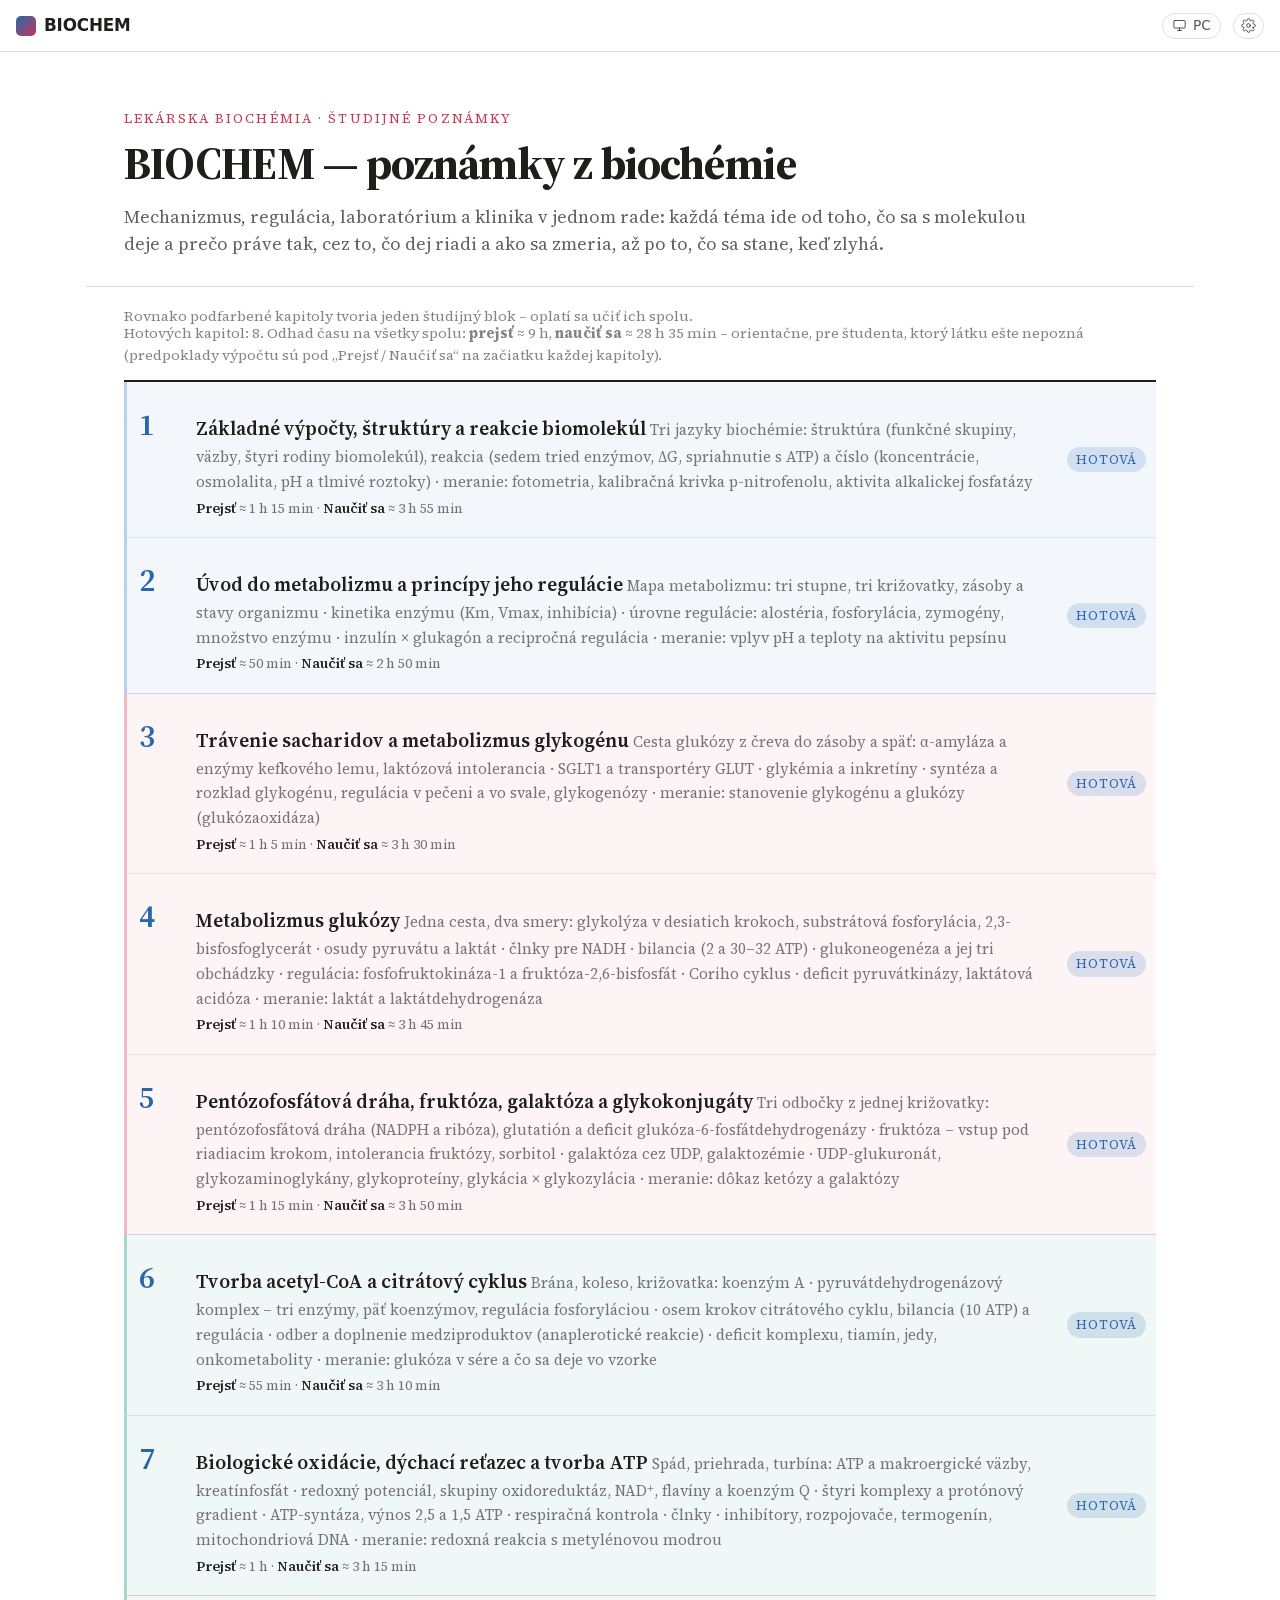
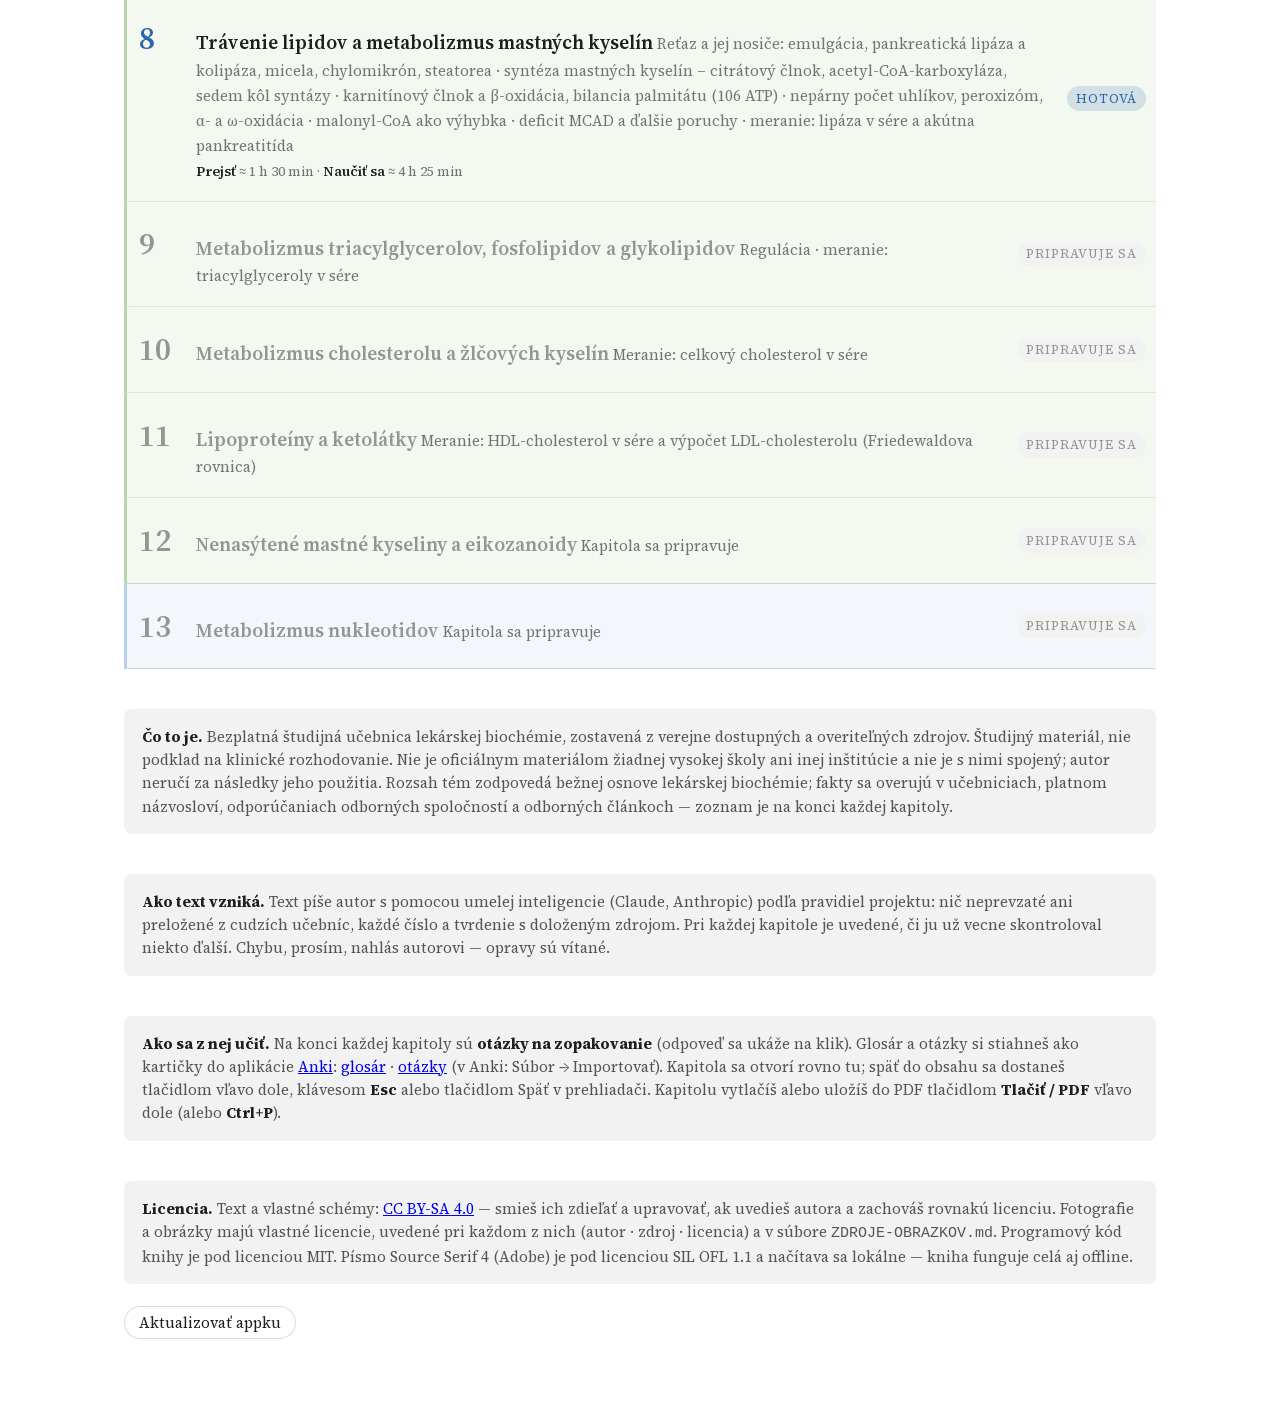
==== index.html @ d620e92a "Kniha - stav 2026-10-09 09:01" ====
<!DOCTYPE html>
<html lang="sk">
<head>
<meta charset="utf-8">
<meta name="viewport" content="width=device-width, initial-scale=1">
<title>BIOCHEM — poznámky z biochémie</title>
<script>/* F5 na otvorenej kapitole (#NN_…): čítač hneď bez prelínania a bez prebliknutia obsahu knihy */if(/^#\/?\d\d_/.test(location.hash)){document.documentElement.classList.add("rd-boot");setTimeout(function(){document.documentElement.classList.remove("rd-boot")},3000)}</script>
<script src="assets/js/view-early.js"></script>
<link rel="stylesheet" href="assets/fonts/fonts.css">
<link rel="stylesheet" href="assets/styles/site.css">
<link rel="stylesheet" href="assets/styles/view-toggle.css">
<style>
:root{
  --color-bg:#f3f2f2;--color-text:#201e1d;--color-accent:#0088b0;--color-accent-2:#d6006c;
  --color-divider:color-mix(in srgb,#201e1d 16%,transparent);
  --font-heading:"Source Serif 4",system-ui,serif;--font-body:"Source Serif 4",system-ui,serif;
}
*{box-sizing:border-box}
body{margin:0;background:#fff;color:var(--color-text);font-family:var(--font-body);line-height:1.55}
.cover{max-width:calc(900px*var(--z,1));margin:0 auto;padding:56px 24px 72px}
.cover-hero{margin:0 -0.4in;padding:0 0.4in 28px;border-bottom:1px solid var(--color-divider)}
.cover-eyebrow{font-size:calc(11px*var(--z,1));letter-spacing:.16em;text-transform:uppercase;color:var(--color-accent-2)}
.cover h1{font-family:var(--font-heading);font-size:calc(38px*var(--z,1));line-height:1.1;letter-spacing:-.02em;margin:10px 0 14px}
.cover .lede{font-size:calc(15px*var(--z,1));color:color-mix(in srgb,var(--color-text) 70%,transparent);max-width:52em;margin:0}
.toc-list{list-style:none;margin:28px 0 0;padding:0;border-top:2px solid var(--color-text)}
.toc-list li{border-bottom:1px solid var(--color-divider)}
.toc-list a{display:flex;align-items:baseline;gap:16px;padding:18px 10px 18px 4px;text-decoration:none;color:var(--color-text);
  transition:background .16s ease,padding-left .16s ease,padding-right .16s ease}
.toc-list a:hover{background:var(--color-bg);padding-left:10px;padding-right:4px}
.toc-list .num{font-family:var(--font-heading);font-size:calc(26px*var(--z,1));font-weight:600;color:var(--color-accent);min-width:1.3em}
.toc-list .meta{flex:1;min-width:0}
.toc-list .meta .t{font-size:calc(16px*var(--z,1));font-weight:600}
.toc-list .meta .s{font-size:calc(12.5px*var(--z,1));color:color-mix(in srgb,var(--color-text) 60%,transparent);margin-top:2px}
.toc-list .status{font-size:calc(10.5px*var(--z,1));letter-spacing:.08em;text-transform:uppercase;padding:3px 9px;border-radius:20px;flex:none;align-self:center}
.status.done{background:color-mix(in srgb,var(--color-accent) 16%,transparent);color:var(--color-accent)}
.status.todo{background:var(--color-bg);color:color-mix(in srgb,var(--color-text) 45%,transparent)}
.toc-list li.disabled .num,.toc-list li.disabled .t{color:color-mix(in srgb,var(--color-text) 45%,transparent)}
.toc-list li.disabled a{cursor:default;pointer-events:none}
/* študijné bloky: kapitoly, ktoré sa učia spolu, majú rovnaké jemné podfarbenie a pásik vľavo;
   štyri tóny sa striedajú, aby sa susedné bloky odlíšili (oranžová ostáva vyhradená pre „Pozor“) */
.toc-list li.blok-a{--blok:#f3f7fc;--blok-kraj:var(--color-accent-300)}
.toc-list li.blok-b{--blok:#fdf4f6;--blok-kraj:var(--color-accent-2-300)}
.toc-list li.blok-c{--blok:#f0f8f7;--blok-kraj:#a6d6d0}
.toc-list li.blok-d{--blok:#f3f8f1;--blok-kraj:#b7d5b0}
.toc-list li[class*="blok-"]{background:var(--blok);border-left:3px solid var(--blok-kraj)}
.toc-list li[class*="blok-"] a{padding-left:12px}
.toc-list li[class*="blok-"] a:hover{background:color-mix(in srgb,var(--blok-kraj) 26%,var(--blok));padding-left:18px}
.toc-list li.blok-spolu{border-bottom-color:color-mix(in srgb,var(--blok-kraj) 45%,transparent)}
.toc-list .meta .cas-l{display:block;margin-top:4px;font-size:calc(11.5px*var(--z,1));color:color-mix(in srgb,var(--color-text) 62%,transparent)}
.toc-list .meta .cas-l b{font-weight:600;color:var(--color-text)}
.toc-note.cas-sum{margin:8px 0 -14px}
.toc-note{margin:18px 0 -14px;font-size:calc(12px*var(--z,1));color:color-mix(in srgb,var(--color-text) 55%,transparent)}
@media print{.toc-list li[class*="blok-"]{background:none}}
.about{margin-top:40px;padding:16px 18px;background:var(--color-bg);border-radius:8px;font-size:calc(12.5px*var(--z,1));color:color-mix(in srgb,var(--color-text) 75%,transparent)}
.about b{color:var(--color-text)}
/* vynútená aktualizácia offline appky (assets/js/pwa.js); skryté, kým nebeží service worker (napr. z file://) */
.app-update{display:flex;flex-wrap:wrap;align-items:center;gap:8px 14px;margin-top:22px;font-size:calc(12.5px*var(--z,1));
  color:color-mix(in srgb,var(--color-text) 60%,transparent)}
.app-update[hidden]{display:none}
.app-update button{padding:8px 14px;border-radius:20px;border:1px solid var(--color-divider);background:#fff;
  color:var(--color-text);font:inherit;line-height:1;cursor:pointer;transition:background .15s ease,border-color .15s ease}
.app-update button:hover{background:var(--color-bg);border-color:var(--color-accent)}
.app-update button:disabled{opacity:.55;cursor:default}
@media print{.app-update{display:none}}
/* inštalácia offline appky (assets/js/pwa.js): tlačidlo vpravo na lište; skryté, kým prehliadač inštaláciu
   neponúkne, a v už nainštalovanej appke */
.app-install{display:inline-flex;align-items:center;gap:6px;flex:none;padding:7px 12px;border-radius:20px;
  border:1px solid var(--color-accent);background:var(--color-accent);color:#fff;font:inherit;font-size:calc(12.5px*var(--z,1));
  line-height:1;white-space:nowrap;cursor:pointer;transition:background .15s ease,border-color .15s ease}
.app-install:hover{background:color-mix(in srgb,var(--color-accent) 86%,#000);border-color:color-mix(in srgb,var(--color-accent) 86%,#000)}
.app-install svg{width:14px;height:14px;flex:none;fill:none;stroke:currentColor;stroke-width:1.8;stroke-linecap:round;stroke-linejoin:round}
.app-install-tip{position:absolute;top:calc(100% + 6px);right:12px;width:max-content;max-width:min(270px,calc(100vw - 24px));
  padding:10px 12px;border:1px solid var(--color-divider);border-radius:8px;background:#fff;box-shadow:0 3px 14px rgba(0,0,0,.14);
  font-size:calc(12.5px*var(--z,1));line-height:1.4;color:var(--color-text)}
.app-install[hidden],.app-install-tip[hidden]{display:none}
/* presah hlavičky do strán (0,4 in) sa zmestí až od ≈ 1110 px (šírka .cover rastie s mierkou písma --z); na užšom okne smie siahať najviac po okraj .cover,
   inak je stránka širšia než displej a na tablete sa posúva do strán – aj s kapitolou otvorenou v ráme */
@media(max-width:1120px){.cover-hero{margin:0 -24px;padding:0 24px 28px}}
@media(max-width:820px){.cover-hero{margin:0 -16px;padding:0 16px 22px}}
@media(max-width:600px){.cover h1{font-size:calc(28px*var(--z,1))}.cover{padding:36px 18px 56px}}
@media print{.cover-hero{margin:0;padding:0 0 20px}}

/* ══ bezšvové otvorenie kapitoly ══════════════════════════════════════
   Kapitola sa načíta do rámu preloženého cez lobby a prelne sa doň —
   žiadne bliknutie bielej stránky ako pri bežnom odkaze. Odkazy zostávajú
   skutočné <a href>, takže Ctrl/stredný klik aj vypnutý JS fungujú
   klasicky. Adresu drží #hash (nie pushState), aby to fungovalo aj z
   file:// bez servera. */
#lobby{transition:opacity .26s ease}
body.reading{overflow:hidden}
/* lobby sa len stratí, nezväčšuje sa: zväčšené (scale > 1) presahovalo okno, dotykový prehliadač podľa neho
   rozšíril stránku aj rám s kapitolou a tá sa potom dala posúvať do strán */
body.reading #lobby{opacity:0}

.reader{
  position:fixed;inset:0;z-index:80;background:#fff;
  opacity:0;transform:scale(.988);visibility:hidden;pointer-events:none;
  transition:opacity .26s ease,transform .26s ease,visibility 0s linear .26s;
}
.reader.open{opacity:1;transform:none;visibility:visible;pointer-events:auto;transition-delay:0s}
html.rd-boot #lobby{visibility:hidden}
html.rd-boot .reader{opacity:1;transform:none;visibility:visible;pointer-events:auto;transition:none}
.reader iframe{position:absolute;inset:0;display:block;width:100%;height:100%;border:0;background:#fff}
/* prepnutie kapitoly: nový rám sa načíta pod starým a ukáže sa, až keď je pripravený */
.reader iframe.rd-next{opacity:0;pointer-events:none}
.reader iframe.rd-show{opacity:1;pointer-events:auto}
.reader iframe.rd-back{opacity:1;pointer-events:auto;animation:rd-back .35s cubic-bezier(.2,.7,.2,1)}
@keyframes rd-back{from{opacity:0;transform:translateX(-32px)}to{opacity:1;transform:none}}
@media (prefers-reduced-motion:reduce){.reader iframe.rd-back{animation:none}}

/* neurčitý prúžok, kým sa kapitola načíta */
.reader-load{position:absolute;left:0;right:0;top:0;height:3px;overflow:hidden;opacity:0;transition:opacity .2s ease;pointer-events:none}
.reader-load.on{opacity:1}
.reader-load i{position:absolute;inset:0 auto 0 0;width:40%;
  background:linear-gradient(90deg,var(--color-accent),var(--color-accent-2));
  animation:reader-slide 1.1s ease-in-out infinite}
@keyframes reader-slide{0%{left:-40%}100%{left:100%}}

/* plávajúce ovládanie — vľavo dole, mimo hlavičky aj ukazovateľa postupu */
.reader-ctl{
  position:absolute;left:14px;bottom:14px;z-index:2;display:flex;gap:6px;
  font-family:var(--site-font,system-ui,sans-serif);
}
.reader-ctl button,.reader-ctl a{
  display:inline-flex;align-items:center;gap:6px;
  padding:7px 12px;border-radius:20px;border:1px solid var(--color-divider);
  background:color-mix(in srgb,#fff 92%,transparent);
  -webkit-backdrop-filter:blur(8px);backdrop-filter:blur(8px);
  color:var(--color-text);font:inherit;font-size:calc(12.5px*var(--z,1));line-height:1;
  text-decoration:none;cursor:pointer;box-shadow:0 3px 14px rgba(0,0,0,.14);
  transition:background .15s ease,border-color .15s ease;
}
.reader-ctl button:hover,.reader-ctl a:hover{background:#fff;border-color:var(--color-accent)}
.reader-ctl .hint{opacity:.55;font-size:calc(11px*var(--z,1))}
@media(max-width:600px){.reader-ctl .hint,.reader-ctl a{display:none}}

@media (prefers-reduced-motion:reduce){
  #lobby,.reader{transition:none}
  .reader-load i{animation:none;width:100%}
  .toc-list a{transition:none}
}
/* pri tlači z lobby nikdy netlačíme prekryv */
@media print{.reader{display:none!important}body.reading #lobby{opacity:1;transform:none}}
/* tlač z menu prehliadača počas čítania kapitoly: rám sa vytlačiť nedá,
   tak namiesto obsahu knihy vytlačíme pokyn (Ctrl+P a tlačidlo tlačia kapitolu) */
.print-hint{display:none}
@media print{
  body.reading #lobby{display:none!important}
  body.reading .print-hint{display:block;font-family:var(--font-body);font-size:14pt;line-height:1.5;padding:2cm 1cm}
}
@media print{.site-header{display:none}}
</style>
<link rel="stylesheet" href="assets/styles/palette.css">
<link rel="manifest" href="manifest.json">
<meta name="theme-color" content="#2a66ab">
<link rel="icon" href="assets/img/icon-32.png">
<link rel="apple-touch-icon" href="assets/img/icon-180.png">
<meta name="apple-mobile-web-app-capable" content="yes">
<meta name="apple-mobile-web-app-title" content="BIOCHEM">
<script src="assets/js/pwa.js" defer></script>
</head>
<body>

<div id="lobby">
  <header class="site-header">
    <a class="brand" href="index.html"><span class="mark" aria-hidden="true"></span>BIOCHEM</a>
    <span class="spacer"></span>
    <button type="button" class="app-install" id="appInstall" aria-controls="appInstallTip" hidden><svg viewBox="0 0 16 16" aria-hidden="true"><path d="M8 2v8M4.5 6.5 8 10l3.5-3.5M2.5 13.5h11"/></svg>Stiahnuť appku</button>
    <div class="app-install-tip" id="appInstallTip" role="status" hidden>Ťukni na <b>Zdieľať</b> (štvorec so šípkou nahor) a vyber <b>Pridať na plochu</b>. Appka potom funguje aj bez internetu.</div>
  </header>

  <div class="cover">
    <div class="cover-hero">
      <div class="cover-eyebrow">Lekárska biochémia · študijné poznámky</div>
      <h1>BIOCHEM — poznámky z biochémie</h1>
      <p class="lede">Mechanizmus, regulácia, laboratórium a klinika v jednom rade: každá téma ide od toho, čo sa s molekulou deje a prečo práve tak, cez to, čo dej riadi a ako sa zmeria, až po to, čo sa stane, keď zlyhá.</p>
    </div>

    <p class="toc-note">Rovnako podfarbené kapitoly tvoria jeden študijný blok – oplatí sa učiť ich spolu.</p>
    <p class="toc-note cas-sum"><!--casum-->Hotových kapitol: 8. Odhad času na všetky spolu: <b>prejsť</b> ≈ 9 h, <b>naučiť sa</b> ≈ 28 h 35 min – orientačne, pre študenta, ktorý látku ešte nepozná (predpoklady výpočtu sú pod „Prejsť / Naučiť sa“ na začiatku každej kapitoly).<!--/casum--></p>
    <ul class="toc-list">
      <!-- Plánované kapitoly (CLAUDE.md §8). Po dopísaní kapitoly: odstráň class="disabled" (triedu blok-… nechaj),
           doplň href="chapters/NN_nazov.html", rozpíš kartu podľa vzoru nižšie a zmeň status na done.
      <li class="blok-a blok-spolu">
        <a href="chapters/NN_nazov.html">
          <span class="num">N</span>
          <span class="meta">
            <span class="t">Názov kapitoly</span>
            <span class="s">Téma · téma · téma</span>
          </span>
          <span class="status done">Hotová</span>
        </a>
      </li>
      -->
      <!-- Študijné bloky: kapitoly, ktoré sa učia spolu, majú rovnakú triedu blok-a … blok-d (jemné podfarbenie);
           susedné bloky majú rôznu farbu. Kapitola, za ktorou nasleduje ďalšia z toho istého bloku, má aj blok-spolu. -->
      <li class="blok-a blok-spolu"><a href="chapters/01_zaklady_biomolekuly.html"><span class="num">1</span><span class="meta"><span class="t">Základné výpočty, štruktúry a reakcie biomolekúl</span> <span class="s">Tri jazyky biochémie: štruktúra (funkčné skupiny, väzby, štyri rodiny biomolekúl), reakcia (sedem tried enzýmov, ΔG, spriahnutie s ATP) a číslo (koncentrácie, osmolalita, pH a tlmivé roztoky) · meranie: fotometria, kalibračná krivka p-nitrofenolu, aktivita alkalickej fosfatázy</span><!--cas--><span class="cas-l"><b>Prejsť</b> ≈ 1 h 15 min · <b>Naučiť sa</b> ≈ 3 h 55 min</span><!--/cas--></span><span class="status done">Hotová</span></a></li>
      <li class="blok-a"><a href="chapters/02_uvod_regulacia_metabolizmu.html"><span class="num">2</span><span class="meta"><span class="t">Úvod do metabolizmu a princípy jeho regulácie</span> <span class="s">Mapa metabolizmu: tri stupne, tri križovatky, zásoby a stavy organizmu · kinetika enzýmu (Km, Vmax, inhibícia) · úrovne regulácie: alostéria, fosforylácia, zymogény, množstvo enzýmu · inzulín × glukagón a recipročná regulácia · meranie: vplyv pH a teploty na aktivitu pepsínu</span><!--cas--><span class="cas-l"><b>Prejsť</b> ≈ 50 min · <b>Naučiť sa</b> ≈ 2 h 50 min</span><!--/cas--></span><span class="status done">Hotová</span></a></li>
      <li class="blok-b blok-spolu"><a href="chapters/03_sacharidy_glykogen.html"><span class="num">3</span><span class="meta"><span class="t">Trávenie sacharidov a metabolizmus glykogénu</span> <span class="s">Cesta glukózy z čreva do zásoby a späť: α-amyláza a enzýmy kefkového lemu, laktózová intolerancia · SGLT1 a transportéry GLUT · glykémia a inkretíny · syntéza a rozklad glykogénu, regulácia v pečeni a vo svale, glykogenózy · meranie: stanovenie glykogénu a glukózy (glukózaoxidáza)</span><!--cas--><span class="cas-l"><b>Prejsť</b> ≈ 1 h 5 min · <b>Naučiť sa</b> ≈ 3 h 30 min</span><!--/cas--></span><span class="status done">Hotová</span></a></li>
      <li class="blok-b blok-spolu"><a href="chapters/04_metabolizmus_glukozy.html"><span class="num">4</span><span class="meta"><span class="t">Metabolizmus glukózy</span> <span class="s">Jedna cesta, dva smery: glykolýza v desiatich krokoch, substrátová fosforylácia, 2,3-bisfosfoglycerát · osudy pyruvátu a laktát · člnky pre NADH · bilancia (2 a 30–32 ATP) · glukoneogenéza a jej tri obchádzky · regulácia: fosfofruktokináza-1 a fruktóza-2,6-bisfosfát · Coriho cyklus · deficit pyruvátkinázy, laktátová acidóza · meranie: laktát a laktátdehydrogenáza</span><!--cas--><span class="cas-l"><b>Prejsť</b> ≈ 1 h 10 min · <b>Naučiť sa</b> ≈ 3 h 45 min</span><!--/cas--></span><span class="status done">Hotová</span></a></li>
      <li class="blok-b"><a href="chapters/05_pentozy_fruktoza_galaktoza.html"><span class="num">5</span><span class="meta"><span class="t">Pentózofosfátová dráha, fruktóza, galaktóza a glykokonjugáty</span> <span class="s">Tri odbočky z jednej križovatky: pentózofosfátová dráha (NADPH a ribóza), glutatión a deficit glukóza-6-fosfátdehydrogenázy · fruktóza – vstup pod riadiacim krokom, intolerancia fruktózy, sorbitol · galaktóza cez UDP, galaktozémie · UDP-glukuronát, glykozaminoglykány, glykoproteíny, glykácia × glykozylácia · meranie: dôkaz ketózy a galaktózy</span><!--cas--><span class="cas-l"><b>Prejsť</b> ≈ 1 h 15 min · <b>Naučiť sa</b> ≈ 3 h 50 min</span><!--/cas--></span><span class="status done">Hotová</span></a></li>
      <li class="blok-c blok-spolu"><a href="chapters/06_acetyl_coa_citratovy_cyklus.html"><span class="num">6</span><span class="meta"><span class="t">Tvorba acetyl-CoA a citrátový cyklus</span> <span class="s">Brána, koleso, križovatka: koenzým A · pyruvátdehydrogenázový komplex – tri enzýmy, päť koenzýmov, regulácia fosforyláciou · osem krokov citrátového cyklu, bilancia (10 ATP) a regulácia · odber a doplnenie medziproduktov (anaplerotické reakcie) · deficit komplexu, tiamín, jedy, onkometabolity · meranie: glukóza v sére a čo sa deje vo vzorke</span><!--cas--><span class="cas-l"><b>Prejsť</b> ≈ 55 min · <b>Naučiť sa</b> ≈ 3 h 10 min</span><!--/cas--></span><span class="status done">Hotová</span></a></li>
      <li class="blok-c"><a href="chapters/07_biologicke_oxidacie.html"><span class="num">7</span><span class="meta"><span class="t">Biologické oxidácie, dýchací reťazec a tvorba ATP</span> <span class="s">Spád, priehrada, turbína: ATP a makroergické väzby, kreatínfosfát · redoxný potenciál, skupiny oxidoreduktáz, NAD⁺, flavíny a koenzým Q · štyri komplexy a protónový gradient · ATP-syntáza, výnos 2,5 a 1,5 ATP · respiračná kontrola · člnky · inhibítory, rozpojovače, termogenín, mitochondriová DNA · meranie: redoxná reakcia s metylénovou modrou</span><!--cas--><span class="cas-l"><b>Prejsť</b> ≈ 1 h · <b>Naučiť sa</b> ≈ 3 h 15 min</span><!--/cas--></span><span class="status done">Hotová</span></a></li>
      <li class="blok-d blok-spolu"><a href="chapters/08_lipidy_mastne_kyseliny.html"><span class="num">8</span><span class="meta"><span class="t">Trávenie lipidov a metabolizmus mastných kyselín</span> <span class="s">Reťaz a jej nosiče: emulgácia, pankreatická lipáza a kolipáza, micela, chylomikrón, steatorea · syntéza mastných kyselín – citrátový člnok, acetyl-CoA-karboxyláza, sedem kôl syntázy · karnitínový člnok a β-oxidácia, bilancia palmitátu (106 ATP) · nepárny počet uhlíkov, peroxizóm, α- a ω-oxidácia · malonyl-CoA ako výhybka · deficit MCAD a ďalšie poruchy · meranie: lipáza v sére a akútna pankreatitída</span><!--cas--><span class="cas-l"><b>Prejsť</b> ≈ 1 h 30 min · <b>Naučiť sa</b> ≈ 4 h 25 min</span><!--/cas--></span><span class="status done">Hotová</span></a></li>
      <li class="disabled blok-d blok-spolu"><a><span class="num">9</span><span class="meta"><span class="t">Metabolizmus triacylglycerolov, fosfolipidov a glykolipidov</span> <span class="s">Regulácia · meranie: triacylglyceroly v sére</span></span><span class="status todo">Pripravuje sa</span></a></li>
      <li class="disabled blok-d blok-spolu"><a><span class="num">10</span><span class="meta"><span class="t">Metabolizmus cholesterolu a žlčových kyselín</span> <span class="s">Meranie: celkový cholesterol v sére</span></span><span class="status todo">Pripravuje sa</span></a></li>
      <li class="disabled blok-d blok-spolu"><a><span class="num">11</span><span class="meta"><span class="t">Lipoproteíny a ketolátky</span> <span class="s">Meranie: HDL-cholesterol v sére a výpočet LDL-cholesterolu (Friedewaldova rovnica)</span></span><span class="status todo">Pripravuje sa</span></a></li>
      <li class="disabled blok-d"><a><span class="num">12</span><span class="meta"><span class="t">Nenasýtené mastné kyseliny a eikozanoidy</span> <span class="s">Kapitola sa pripravuje</span></span><span class="status todo">Pripravuje sa</span></a></li>
      <li class="disabled blok-a"><a><span class="num">13</span><span class="meta"><span class="t">Metabolizmus nukleotidov</span> <span class="s">Kapitola sa pripravuje</span></span><span class="status todo">Pripravuje sa</span></a></li>
    </ul>

    <p class="about"><b>Čo to je.</b> Bezplatná študijná učebnica lekárskej biochémie, zostavená z verejne dostupných a overiteľných zdrojov. Študijný materiál, nie podklad na klinické rozhodovanie. Nie je oficiálnym materiálom žiadnej vysokej školy ani inej inštitúcie a nie je s nimi spojený; autor neručí za následky jeho použitia. Rozsah tém zodpovedá bežnej osnove lekárskej biochémie; fakty sa overujú v učebniciach, platnom názvosloví, odporúčaniach odborných spoločností a odborných článkoch — zoznam je na konci každej kapitoly.</p>
    <p class="about"><b>Ako text vzniká.</b> Text píše autor s pomocou umelej inteligencie (Claude, Anthropic) podľa pravidiel projektu: nič neprevzaté ani preložené z cudzích učebníc, každé číslo a tvrdenie s doloženým zdrojom. Pri každej kapitole je uvedené, či ju už vecne skontroloval niekto ďalší. Chybu, prosím, nahlás autorovi — opravy sú vítané.</p>
    <p class="about"><b>Ako sa z nej učiť.</b> Na konci každej kapitoly sú <b>otázky na zopakovanie</b> (odpoveď sa ukáže na klik). Glosár a otázky si stiahneš ako kartičky do aplikácie <a href="https://apps.ankiweb.net/" target="_blank" rel="noopener noreferrer">Anki</a>: <a href="anki/glosar.txt" download>glosár</a> · <a href="anki/otazky.txt" download>otázky</a> (v Anki: Súbor → Importovať). Kapitola sa otvorí rovno tu; späť do obsahu sa dostaneš tlačidlom vľavo dole, klávesom <b>Esc</b> alebo tlačidlom Späť v prehliadači. Kapitolu vytlačíš alebo uložíš do PDF tlačidlom <b>Tlačiť / PDF</b> vľavo dole (alebo <b>Ctrl+P</b>).</p>
    <p class="about"><b>Licencia.</b> Text a vlastné schémy: <a href="https://creativecommons.org/licenses/by-sa/4.0/deed.sk" target="_blank" rel="noopener noreferrer">CC BY-SA 4.0</a> — smieš ich zdieľať a upravovať, ak uvedieš autora a zachováš rovnakú licenciu. Fotografie a obrázky majú vlastné licencie, uvedené pri každom z nich (autor · zdroj · licencia) a v súbore <code>ZDROJE-OBRAZKOV.md</code>. Programový kód knihy je pod licenciou MIT. Písmo Source Serif 4 (Adobe) je pod licenciou SIL OFL 1.1 a načítava sa lokálne — kniha funguje celá aj offline.</p>
    <div class="app-update" id="appUpdate" hidden>
      <button type="button" id="appUpdateBtn">Aktualizovať appku</button>
      <span id="appUpdateInfo" role="status" aria-live="polite"></span>
    </div>
  </div>
</div>

<div class="print-hint"><b>Takto sa kapitola nevytlačí.</b><br>Kapitola je otvorená v ráme hlavnej stránky. Zatvor toto okno tlače a použi tlačidlo <b>Tlačiť / PDF</b> vľavo dole alebo klávesy <b>Ctrl+P</b> (na Macu Cmd+P). Prípadne kapitolu otvor cez <b>Otvoriť samostatne</b> a vytlač ju odtiaľ.</div>

<div class="reader" id="reader" aria-hidden="true">
  <div class="reader-load" id="readerLoad"><i></i></div>
  <iframe id="readerFrame" title="Kapitola" src="about:blank"></iframe>
  <div class="reader-ctl">
    <button type="button" id="readerBack">← Obsah <span class="hint">Esc</span></button>
    <button type="button" id="readerPrint">Tlačiť / PDF <span class="hint">Ctrl+P</span></button>
    <a id="readerOpen" href="#" target="_self">Otvoriť samostatne ↗</a>
  </div>
</div>

<script>
(function(){
  "use strict";

  /* Ak sa index otvoril *vnútri* rámu (používateľ klikol na značku
     „BIOCHEM“ v hlavičke kapitoly), nechceme lobby v lobby —
     povieme rodičovi, nech rám zavrie. postMessage funguje aj medzi
     file:// dokumentmi, kde priamy prístup do rámu blokuje prehliadač. */
  if (window.top !== window.self) {
    try { window.parent.postMessage("pf:home", "*"); } catch (e) {}
  }

  var reader = document.getElementById("reader");
  var frame  = document.getElementById("readerFrame");
  var load   = document.getElementById("readerLoad");
  var back   = document.getElementById("readerBack");
  var openTo = document.getElementById("readerOpen");
  var lobby  = document.getElementById("lobby");

  var links = Array.prototype.slice.call(
    document.querySelectorAll('.toc-list li:not(.disabled) a[href$=".html"]')
  );
  if (!links.length) return;

  var slugOf = function (href) {
    return href.split("/").pop().replace(/\.html$/, "");
  };

  var bySlug = {};
  links.forEach(function (a) { bySlug[slugOf(a.getAttribute("href"))] = a.getAttribute("href"); });

  var current = null;     // slug práve načítaný v ráme
  var opened  = false;    // otvorili sme rám klikom v tejto relácii?
  var steps   = 0;        // koľko kapitol sme od obsahu otvorili za sebou
  var pendingOpen = null; // kapitola vyžiadaná z náhľadu (assets/js/peek.js)
  var swapping = null;    // rám, ktorý sa práve načítava na výmenu
  var frameSlug = null;   // kapitola, ktorú ukazuje viditeľný rám (pozícia sa ukladá k nej)

  function store(k, v) {
    try {
      if (v === undefined) return sessionStorage.getItem(k);
      sessionStorage.setItem(k, v);
    } catch (e) {}
    return null;
  }
  var RELOAD = (function () {
    try { var n = performance.getEntriesByType("navigation")[0]; return !!n && n.type === "reload"; } catch (e) { return false; }
  })();

  /* adresa kapitoly s pozíciou (?y=, ?a= = odsek, ktorý bol hore; assets/js/peek.js)
     a kotvou; kapitola ?y= a ?a= po načítaní odstráni */
  function srcOf(href, y, hash, a) {
    return href + (y > 0 ? "?y=" + Math.round(y) + (a ? "&a=" + encodeURIComponent(a) : "") : "") + (hash || "");
  }
  function savedSrc(href, slug) {
    return srcOf(href, +store("hub-y:" + slug) || 0, "", store("hub-a:" + slug) || "");
  }

  /* Nový dokument do rámu vždy v novom <iframe>: zmena src už načítaného
     rámu pridá záznam do histórie celej karty a „← Obsah“ / Späť by potom
     vrátili len rám. Prvé načítanie nového rámu žiadny záznam nepridá. */
  function freshFrame(src) {
    var nf = document.createElement("iframe");
    nf.id = "readerFrame";
    nf.title = "Kapitola";
    nf.addEventListener("load", function () { if (frame === nf) load.classList.remove("on"); });
    nf.src = src;
    frame.replaceWith(nf);
    frame = nf;
  }

  /* výmena kapitoly v otvorenom čítači: nový rám sa načíta pod starým,
     ukáže sa až po správe „ready“ (kapitola je vykreslená a na mieste) —
     z náhľadu okamžite (vyzerá rovnako), pri Späť/Vpred s animáciou */
  function swapTo(src, mode, slug) {
    if (swapping) { swapping.el.remove(); swapping = null; }
    var nf = document.createElement("iframe");
    nf.className = "rd-next";
    nf.title = "Kapitola";
    nf.src = src;
    reader.insertBefore(nf, reader.querySelector(".reader-ctl"));
    var sw = { el: nf, done: false };
    sw.finish = function () {
      if (sw.done) return;
      sw.done = true;
      clearTimeout(sw.timer);
      if (swapping === sw) swapping = null;
      var old = frame;
      frame = nf;
      frameSlug = slug;
      nf.classList.add(mode === "back" ? "rd-back" : "rd-show");
      nf.classList.remove("rd-next");
      load.classList.remove("on");
      try { nf.focus(); } catch (e) {}
      setTimeout(function () {
        old.remove();
        nf.classList.remove("rd-show", "rd-back");
        nf.id = "readerFrame";
      }, mode === "back" ? 380 : 60);
    };
    sw.timer = setTimeout(sw.finish, 3000);
    swapping = sw;
  }

  function show(slug) {
    var href = bySlug[slug];
    if (!href) { hide(); return; }
    if (current !== slug) {
      var first = !current || !reader.classList.contains("open");
      var op = pendingOpen && pendingOpen.slug === slug ? pendingOpen : null;
      pendingOpen = null;
      current = slug;
      load.classList.add("on");
      if (op) {
        swapTo(srcOf(href, op.y, op.hash, op.a), "open", slug);
      } else if (first) {
        // F5 na otvorenej kapitole → vráť ju tam, kde bola
        freshFrame(RELOAD ? savedSrc(href, slug) : srcOf(href, 0, ""));
        frameSlug = slug;
      } else {
        // Späť / Vpred medzi kapitolami
        swapTo(savedSrc(href, slug), "back", slug);
      }
      RELOAD = false;
    }
    openTo.href = href;
    document.body.classList.add("reading");
    reader.classList.add("open");
    reader.setAttribute("aria-hidden", "false");
    lobby.setAttribute("aria-hidden", "true");
    if ("inert" in HTMLElement.prototype) lobby.inert = true;
    // fókus do rámu, nech klávesnica ovláda kapitolu a nie skrytý zoznam
    setTimeout(function () { try { frame.focus(); } catch (e) {} }, 30);
  }

  function hide() {
    document.body.classList.remove("reading");
    reader.classList.remove("open");
    reader.setAttribute("aria-hidden", "true");
    lobby.removeAttribute("aria-hidden");
    if ("inert" in HTMLElement.prototype) lobby.inert = false;
    load.classList.remove("on");
  }

  function render() {
    var slug = "";
    try { slug = decodeURIComponent(location.hash.replace(/^#\/?/, "")); } catch (e) {}
    if (slug && bySlug[slug]) show(slug); else hide();
  }

  function goHome() {
    // ak sme sem prišli klikom, vrátime sa históriou (tlačidlo Späť ostane
    // konzistentné); pri priamom otvorení odkazu s #hash len hash zmažeme
    if (opened && steps === 1 && history.length > 1) { opened = false; steps = 0; history.back(); }
    else if (location.hash) { location.hash = ""; }
    else { hide(); }
  }

  links.forEach(function (a) {
    a.addEventListener("click", function (e) {
      if (e.defaultPrevented || e.button !== 0 ||
          e.metaKey || e.ctrlKey || e.shiftKey || e.altKey) return;
      e.preventDefault();
      opened = true;
      steps = 1;
      location.hash = slugOf(a.getAttribute("href"));
    });
  });

  frame.addEventListener("load", function () { load.classList.remove("on"); });
  // pri vymenených rámoch zhasne prúžok až finish() v swapTo
  back.addEventListener("click", goHome);

  window.addEventListener("hashchange", render);

  // tlač: rám sa vytlačí sám (kapitola počúva "pf:print", tools/build.js)
  function printChapter() {
    try { frame.contentWindow.postMessage("pf:print", "*"); } catch (e) {}
  }
  document.getElementById("readerPrint").addEventListener("click", printChapter);

  document.addEventListener("keydown", function (e) {
    if (e.key === "Escape" && reader.classList.contains("open")) goHome();
    if ((e.ctrlKey || e.metaKey) && !e.altKey && (e.key === "p" || e.key === "P") &&
        reader.classList.contains("open")) { e.preventDefault(); printChapter(); }
  });

  // kapitola (alebo index v ráme) hlási návrat do obsahu
  var hubTitle = null;
  window.addEventListener("message", function (e) {
    var d = e.data;
    if (d === "pf:home") { current = null; frameSlug = null; freshFrame("about:blank"); goHome(); return; }
    if (!d || typeof d !== "object") return;
    // nový rám hlási, že je vykreslený → ukáž ho
    if (swapping && e.source === swapping.el.contentWindow) {
      if (d.pf === "ready") swapping.finish();
      return;
    }
    if (e.source !== frame.contentWindow) return;
    // tlač kapitoly: predvolený názov súboru = kapitola (tools/build.js), potom späť
    if (d.pf === "title") {
      if (d.title) { if (hubTitle === null) hubTitle = document.title; document.title = String(d.title); }
      else if (hubTitle !== null) { document.title = hubTitle; hubTitle = null; }
      return;
    }
    // kapitola: klik na značku BIOCHEM alebo Esc (assets/js/peek.js)
    if (d.pf === "home") { goHome(); return; }
    if (d.pf === "scroll" && frameSlug) {
      store("hub-y:" + frameSlug, String(d.y || 0));
      store("hub-a:" + frameSlug, String(d.a || ""));
    }
    else if (d.pf === "open" && bySlug[d.slug]) {
      // maximalizovaný náhľad: otvor kapitolu tak, aby fungovalo Späť
      pendingOpen = { slug: d.slug, hash: d.hash || "", y: d.y || 0, a: d.a || "" };
      opened = true;
      steps++;
      location.hash = d.slug;
    }
  });

  render();
  // čítač je už otvorený (alebo adresa nebola kapitola) — ďalej bežné prechody
  requestAnimationFrame(function () {
    requestAnimationFrame(function () { document.documentElement.classList.remove("rd-boot"); });
  });
})();
</script>
<script src="assets/js/site.js" defer></script>
<script src="assets/js/view-toggle.js" defer></script>
</body>
</html>
---- assets/fonts/fonts.css ----
/* Source Serif 4 (Adobe, SIL Open Font License 1.1 — OFL.txt) hosťované lokálne:
   kniha funguje offline a čitateľova IP adresa sa neposiela Googlu.
   Súbory sú nezmenené variabilné fonty z github.com/adobe-fonts/source-serif (vetva release),
   osi wght 200–900 a opsz 8–60. Zdieľané medzi PATOLOU a Patofyziológiou (bez zmeny). */
@font-face{font-family:"Source Serif 4";font-style:normal;font-weight:200 900;font-display:swap;
  src:url("SourceSerif4Variable-Roman.ttf.woff2") format("woff2")}
@font-face{font-family:"Source Serif 4";font-style:italic;font-weight:200 900;font-display:swap;
  src:url("SourceSerif4Variable-Italic.ttf.woff2") format("woff2")}
---- assets/styles/site.css ----
/* ══════════════════════════════════════════════════════════════════════
   SITE SHELL — shared app chrome for every chapter (header, chapter
   sidebar, reading-progress bar, offline image-credit cards).
   Loaded on top of each page's own self-contained <style> block, so a
   chapter still renders correctly even if this file fails to load.
   ══════════════════════════════════════════════════════════════════════ */

:root{
  --site-accent:#0088b0;
  --site-accent-2:#d6006c;
  --site-text:#201e1d;
  --site-bg:#f3f2f2;
  --site-border:color-mix(in srgb, #201e1d 14%, transparent);
  --site-font:system-ui,-apple-system,"Segoe UI",Roboto,sans-serif;
  --site-header-h:52px;
  --progress-h:4px;
  --side-w:248px;
}

/* ── screen type scale ──────────────────────────────────────────────────
   Every font-size in px is written as calc(Npx*var(--z,1)) — here, in
   glossary.css, in the chapter styles (tools/chapter*.css) and in
   index.html. --z:1.2 = everything 20 % larger, like browser zoom at 120 %.
   Print keeps the original setting (--z is unset there → 1); text inside
   SVG figures is in viewBox units and is not scaled. The sidebar and the
   margin column (--side-w) grow with it once the window has room. */
@media screen{
  :root{--z:1.2;--side-w:clamp(248px,25.3vw,calc(248px*var(--z)))}
}
/* three columns + larger type leave a narrow text column on a ~1000–1180 px window:
   the chapter's contents block drops to two columns there (it has three in chapter.css) */
@media screen and (min-width:821px) and (max-width:1176px){.contents{column-count:2}}
/* …and to one column on a phone, where a long word no longer fits half the width */
@media screen and (max-width:480px){.contents{column-count:1}}

html{scroll-behavior:smooth}
@media (prefers-reduced-motion:reduce){html{scroll-behavior:auto}}

/* progressive enhancement: seamless cross-page transitions where supported */
@view-transition{navigation:auto}
::view-transition-old(root),::view-transition-new(root){animation-duration:.22s}
@media (prefers-reduced-motion:reduce){@view-transition{navigation:none}}

/* ── skip link ─────────────────────────────────────────────────────── */
.skip-link{
  position:absolute;left:-999px;top:0;z-index:100;
  background:#fff;color:var(--site-text);padding:10px 16px;
  font-family:var(--site-font);font-size:calc(13px*var(--z,1));text-decoration:none;
  border-radius:0 0 8px 0;box-shadow:0 4px 14px rgba(0,0,0,.2);
}
.skip-link:focus{left:0}

/* ── sticky site header ───────────────────────────────────────────── */
.site-header{
  position:sticky;top:0;z-index:40;
  display:flex;align-items:center;gap:12px;
  height:var(--site-header-h);padding:0 16px;
  background:color-mix(in srgb, #fff 88%, transparent);
  backdrop-filter:blur(8px) saturate(1.2);
  -webkit-backdrop-filter:blur(8px) saturate(1.2);
  border-bottom:1px solid var(--site-border);
  font-family:var(--site-font);
}
.site-header .brand{
  display:flex;align-items:center;gap:8px;flex:none;white-space:nowrap;
  text-decoration:none;color:var(--site-text);font-weight:700;font-size:calc(14px*var(--z,1));letter-spacing:-0.01em;
}
.site-header .brand .mark{
  width:20px;height:20px;border-radius:5px;flex:none;
  background:linear-gradient(135deg,var(--site-accent),var(--site-accent-2));
}
.site-header .crumb{
  min-width:0;font-size:calc(12.5px*var(--z,1));color:color-mix(in srgb, var(--site-text) 60%, transparent);
  overflow:hidden;text-overflow:ellipsis;white-space:nowrap;
}
.site-header .crumb b{color:var(--site-text);font-weight:600}
.site-header .spacer{flex:1}
.site-toc-toggle{
  display:none;align-items:center;justify-content:center;flex:none;
  width:34px;height:34px;border-radius:8px;border:1px solid var(--site-border);
  background:#fff;color:var(--site-text);cursor:pointer;
}
.site-toc-toggle svg{width:17px;height:17px;fill:none;stroke:currentColor;stroke-width:1.8;stroke-linecap:round}
.site-toc-toggle:hover{background:var(--site-bg)}

/* ── layout: sidebar + article ────────────────────────────────────── */
.site-shell{display:flex;align-items:flex-start}
.site-sidebar{
  position:sticky;top:var(--site-header-h);flex:none;width:var(--side-w);
  height:calc(100vh - var(--site-header-h));overflow-y:auto;
  padding:22px 14px 40px 22px;font-family:var(--site-font);font-size:calc(12.5px*var(--z,1));
  scrollbar-width:thin;
}
.site-sidebar .toc-title{
  font-size:calc(10px*var(--z,1));letter-spacing:.12em;text-transform:uppercase;
  color:color-mix(in srgb, var(--site-text) 55%, transparent);margin:0 0 8px 8px;
}
.site-sidebar a{
  display:block;text-decoration:none;line-height:1.3;padding:5px 8px;
  border-radius:6px;border-left:2px solid transparent;
  color:color-mix(in srgb, var(--site-text) 78%, transparent);
}
.site-sidebar a.sub{
  padding-left:20px;font-size:calc(12px*var(--z,1));
  color:color-mix(in srgb, var(--site-text) 60%, transparent);
}
.site-sidebar a:hover{background:var(--site-bg);color:var(--site-text)}
.site-sidebar a .num{
  display:inline-block;min-width:2.2em;font-size:calc(11px*var(--z,1));
  color:var(--site-accent);font-variant-numeric:tabular-nums;
}
.site-sidebar a.active{
  background:color-mix(in srgb, var(--site-accent) 10%, transparent);
  border-left-color:var(--site-accent);color:var(--site-text);font-weight:600;
}
.site-sidebar a.sub.active{
  background:color-mix(in srgb, var(--site-accent) 8%, transparent);
  border-left-color:var(--site-accent-2);
}

.site-main{flex:1;min-width:0}

/* mirrors .site-sidebar's width so .site-main — and the .page centered
   inside it — sits in the true middle of the viewport, not offset right */
.site-spacer{flex:none;width:var(--side-w)}

/* ── side notes ───────────────────────────────────────────────────────
   The blue/red/grey callouts (.note/.flag/.plain — asides that extend
   or summarize, not core reading) get pulled out into the .site-spacer
   margin on wide screens: site.js measures each one's natural vertical
   position while it's still in the text, then floats it there,
   vertically centered on that position by default. On tablet/mobile,
   where there's no spacer to float into, they stay put in the text. */
.page{position:relative}
@media (min-width:981px){
  .side-note{
    position:absolute;left:calc(100% + 28px);width:calc(var(--side-w) - 44px);
    transform:translateY(-50%);margin:0;z-index:5;
  }
}
@media print{
  .side-note{
    position:static!important;width:auto!important;
    transform:none!important;left:auto!important;top:auto!important;
  }
  /* a position:relative ancestor spanning a print page break confuses
     Chrome's pagination — it's only needed for the on-screen side-note
     anchoring above, so drop it for print. */
  .page{position:static}
}

@media (max-width:980px){
  .site-toc-toggle{display:inline-flex}
  .site-spacer{display:none}
  .site-sidebar{
    position:fixed;top:var(--site-header-h);left:0;bottom:0;z-index:39;
    width:82vw;max-width:320px;height:calc(100vh - var(--site-header-h));
    background:#fff;box-shadow:0 12px 32px rgba(0,0,0,.22);
    transform:translateX(-100%);transition:transform .25s ease;
  }
  .site-shell.toc-open .site-sidebar{transform:translateX(0)}
  .site-shell.toc-open::after{
    content:"";position:fixed;inset:var(--site-header-h) 0 0 0;
    background:rgba(0,0,0,.3);z-index:38;
  }
}

/* ── reading-progress bar (bottom, responsive) ───────────────────── */
.reading-progress{
  position:fixed;left:0;right:0;bottom:0;z-index:41;height:var(--progress-h);
  background:color-mix(in srgb, var(--site-text) 8%, transparent);
}
.reading-progress .bar{
  height:100%;width:0%;
  background:linear-gradient(90deg,var(--site-accent),var(--site-accent-2));
}
.reading-pct{
  position:fixed;right:14px;bottom:10px;z-index:41;
  font-family:var(--site-font);font-size:calc(11px*var(--z,1));font-weight:600;
  padding:2px 8px;border-radius:20px;background:#fff;border:1px solid var(--site-border);
  color:color-mix(in srgb, var(--site-text) 70%, transparent);
  box-shadow:0 2px 8px rgba(0,0,0,.1);
}

/* ── chapter hero: masthead band, slightly wider than the text column ─ */
.chapter-hero{
  margin:-40px -40px 0 -40px;padding:0.5in 0.4in 0.3in;
  background:linear-gradient(180deg,color-mix(in srgb, var(--site-accent) 5%, #fff),#fff);
}
@media (max-width:820px){
  .chapter-hero{margin:0 -16px;padding:18px 16px 12px}
}

/* ── section anchors: keep headings clear of the sticky header ──────── */
.sec-h,.sub-h{scroll-margin-top:calc(var(--site-header-h) + 12px)}

/* ── offline, copyright-safe image cards (link out, never embed) ────── */
.imgcard{
  display:flex;align-items:center;gap:10px;
  border:1px solid var(--site-border);border-radius:8px;padding:10px 12px;
  background:var(--site-bg);text-decoration:none;color:var(--site-text);
  font-family:var(--site-font);transition:background .15s ease,border-color .15s ease;
}
.imgcard:hover{background:#fff;border-color:var(--site-accent)}
.imgcard-icon{width:28px;height:28px;flex:none;color:var(--site-accent)}
.imgcard-icon rect,.imgcard-icon circle,.imgcard-icon path{
  fill:none;stroke:currentColor;stroke-width:1.6;stroke-linecap:round;stroke-linejoin:round;
}
.imgcard-body{flex:1;min-width:0}
.imgcard-label{display:block;font-size:calc(11px*var(--z,1));font-weight:600;letter-spacing:.02em;color:var(--site-accent)}
.imgcard-alt{
  display:block;font-size:calc(11.5px*var(--z,1));line-height:1.35;margin-top:1px;
  color:color-mix(in srgb, var(--site-text) 72%, transparent);
}
.imgcard-arrow{flex:none;font-size:calc(15px*var(--z,1));color:color-mix(in srgb, var(--site-text) 40%, transparent)}
.imgcard:hover .imgcard-arrow{color:var(--site-accent)}

/* ── selection toolbar ────────────────────────────────────────────────
   Select any text inside .page and a small floating bar appears above the
   selection. Built from a list of actions in site.js, so adding a second
   button later needs no CSS change. Purely additive: if the script never
   runs, nothing about the page changes. */
.ask-tools{
  position:fixed;z-index:60;left:0;top:0;
  display:flex;align-items:center;gap:2px;
  padding:4px;border-radius:10px;
  background:#232020;
  box-shadow:0 6px 20px rgba(0,0,0,.28);
  font-family:var(--site-font);
  animation:ask-pop .12s ease-out;
}
.ask-tools[hidden]{display:none}
@keyframes ask-pop{from{opacity:0;transform:translateY(3px)}to{opacity:1;transform:none}}
@media (prefers-reduced-motion:reduce){.ask-tools{animation:none}}

/* the little beak pointing at the selection; site.js sets --beak-x, and
   flips --beak-side to "top" when the bar had to go below the selection */
.ask-tools::after{
  content:"";position:absolute;left:var(--beak-x,50%);margin-left:-5px;
  border:5px solid transparent;
}
.ask-tools[data-place="above"]::after{top:100%;border-top-color:#232020}
.ask-tools[data-place="below"]::after{bottom:100%;border-bottom-color:#232020}

.ask-tools button{
  display:inline-flex;align-items:center;gap:6px;
  padding:5px 10px;border:0;border-radius:7px;
  background:transparent;color:#fff;cursor:pointer;
  font-family:inherit;font-size:calc(12.5px*var(--z,1));line-height:1;white-space:nowrap;
}
.ask-tools button:hover{background:rgba(255,255,255,.14)}
.ask-tools button:focus-visible{outline:2px solid #fff;outline-offset:-2px}
.ask-tools button svg{width:15px;height:15px;flex:none}

/* ── transient confirmation toast ─────────────────────────────────── */
.ask-toast{
  position:fixed;left:50%;bottom:28px;transform:translateX(-50%);z-index:61;
  max-width:min(92vw,460px);
  padding:9px 14px;border-radius:9px;
  background:#232020;color:#fff;
  font-family:var(--site-font);font-size:calc(12.5px*var(--z,1));line-height:1.4;
  box-shadow:0 6px 20px rgba(0,0,0,.28);
  animation:ask-pop .14s ease-out;
}
.ask-toast[hidden]{display:none}
.ask-toast b{font-weight:600}

/* ── print: proper document layout, chrome hidden, sources kept legible ── */
@media print{
  .skip-link,.site-header,.site-sidebar,.site-toc-toggle,
  .reading-progress,.reading-pct,.ask-tools,.ask-toast{display:none!important}
  .site-shell{display:block}
  .site-main{width:100%}
  .chapter-hero{margin:0;padding:0;border-bottom:0;background:none}
  .imgcard{
    display:block;border:1px solid #999;background:#fff;
    padding:6px 8px;page-break-inside:avoid;
  }
  .imgcard-icon,.imgcard-arrow{display:none}
  .imgcard-body{display:block}
  .imgcard[href]::after{
    content:"Zdroj: " attr(href);display:block;margin-top:3px;
    font-size:calc(8.5px*var(--z,1));color:#555;word-break:break-all;
  }
}
---- assets/styles/view-toggle.css ----
/* BIOCHEM: prepínač zobrazenia mobil ↔ počítač (assets/js/view-toggle.js). Vlastný súbor BIOCHEM. */

.bc-view-toggle{
  display:inline-flex;align-items:center;gap:6px;flex:none;
  height:26px;padding:0 9px;border-radius:13px;
  border:1px solid var(--site-border,rgba(32,30,29,.14));
  background:transparent;color:color-mix(in srgb,var(--site-text,#201e1d) 75%,transparent);
  font-family:var(--site-font,system-ui,sans-serif);font-size:calc(11.5px*var(--z,1));line-height:1;
  cursor:pointer;white-space:nowrap;
}
.bc-view-toggle:hover{background:var(--site-bg,#f3f2f2);color:var(--site-text,#201e1d)}
.bc-view-toggle[hidden]{display:none}
.bc-view-toggle svg{
  width:15px;height:15px;flex:none;fill:none;stroke:currentColor;
  stroke-width:1.6;stroke-linecap:round;stroke-linejoin:round;
}
@media (max-width:600px){.bc-view-toggle span.lbl{display:none}.bc-view-toggle{padding:0 7px}}

/* ── nastavenia (ozubené koleso) ───────────────────────────────────── */
.bc-gear{padding:0 7px}
.bc-set{
  position:fixed;top:calc(var(--site-header-h,52px) + 6px);right:12px;z-index:200;width:260px;max-width:calc(100vw - 24px);
  padding:12px 14px;border:1px solid var(--site-border,rgba(32,30,29,.14));border-radius:8px;background:#fff;
  font-family:var(--site-font,system-ui,sans-serif);font-size:calc(12.5px*var(--z,1));color:var(--site-text,#201e1d);
  box-shadow:0 6px 24px rgba(0,0,0,.16);
}
.bc-set[hidden]{display:none}
.bc-set .r{display:flex;justify-content:space-between;align-items:baseline;margin-bottom:8px;font-weight:600}
.bc-set .c{display:flex;align-items:center;gap:8px}
.bc-set .c input{flex:1;min-width:0;accent-color:var(--site-accent,#2a66ab)}
.bc-set button{
  font:inherit;line-height:1;cursor:pointer;color:inherit;background:#fff;
  border:1px solid var(--site-border,rgba(32,30,29,.14));border-radius:14px;padding:6px 9px;
}
.bc-set button:hover{background:var(--site-bg,#f3f2f2)}
.bc-set .z{margin-top:10px;width:100%}
@media print{.bc-view-toggle,.bc-set{display:none!important}:root{--z:1!important}}
---- assets/styles/palette.css ----
/* ══════════════════════════════════════════════════════════════════════
   PALETA BIOCHEM — jediné miesto, kde sa BIOCHEM vizuálne líši od PATOLY
   a Patofyziológie. Všetko ostatné (site.css, site.js, tools/chapter.css)
   je zdieľané; načítava sa POSLEDNÉ, takže prepíše tokeny z <style>
   kapitoly aj zo site.css.

   Farby sú z laboratória:
     akcent   = meďnatá modrá (Cu²⁺ v biuretovom a Benedictovom činidle)
     akcent-2 = karmínová (hém, krv)
   Zámerne mimo farieb vyhradených boxom: oranžová (Pozor), tyrkysová
   (Zapamätaj), zelená (Chémia) a žltá (revízia).
   Zmena farby knihy = zmena týchto dvoch stupníc (9 hodnôt každá)
   + theme-color v index.html, manifest.json a tools/build.js + ikony v assets/img/.
   ══════════════════════════════════════════════════════════════════════ */
:root{
  --color-accent:#2a66ab;
  --color-accent-2:#c23a55;

  --color-accent-100:#eef4fb; --color-accent-200:#dae7f6; --color-accent-300:#b7d0ec;
  --color-accent-400:#8bb2de; --color-accent-500:#5c91cd; --color-accent-600:#3774b9;
  --color-accent-700:#265c9c; --color-accent-800:#1b4372; --color-accent-900:#112a48;

  --color-accent-2-100:#fdf0f2; --color-accent-2-200:#f9dce1; --color-accent-2-300:#f2b9c3;
  --color-accent-2-400:#e88c9c; --color-accent-2-500:#d95f76; --color-accent-2-600:#c23a55;
  --color-accent-2-700:#9f2b43; --color-accent-2-800:#742032; --color-accent-2-900:#46131e;

  /* shell (site.css) */
  --site-accent:#2a66ab;
  --site-accent-2:#c23a55;
}
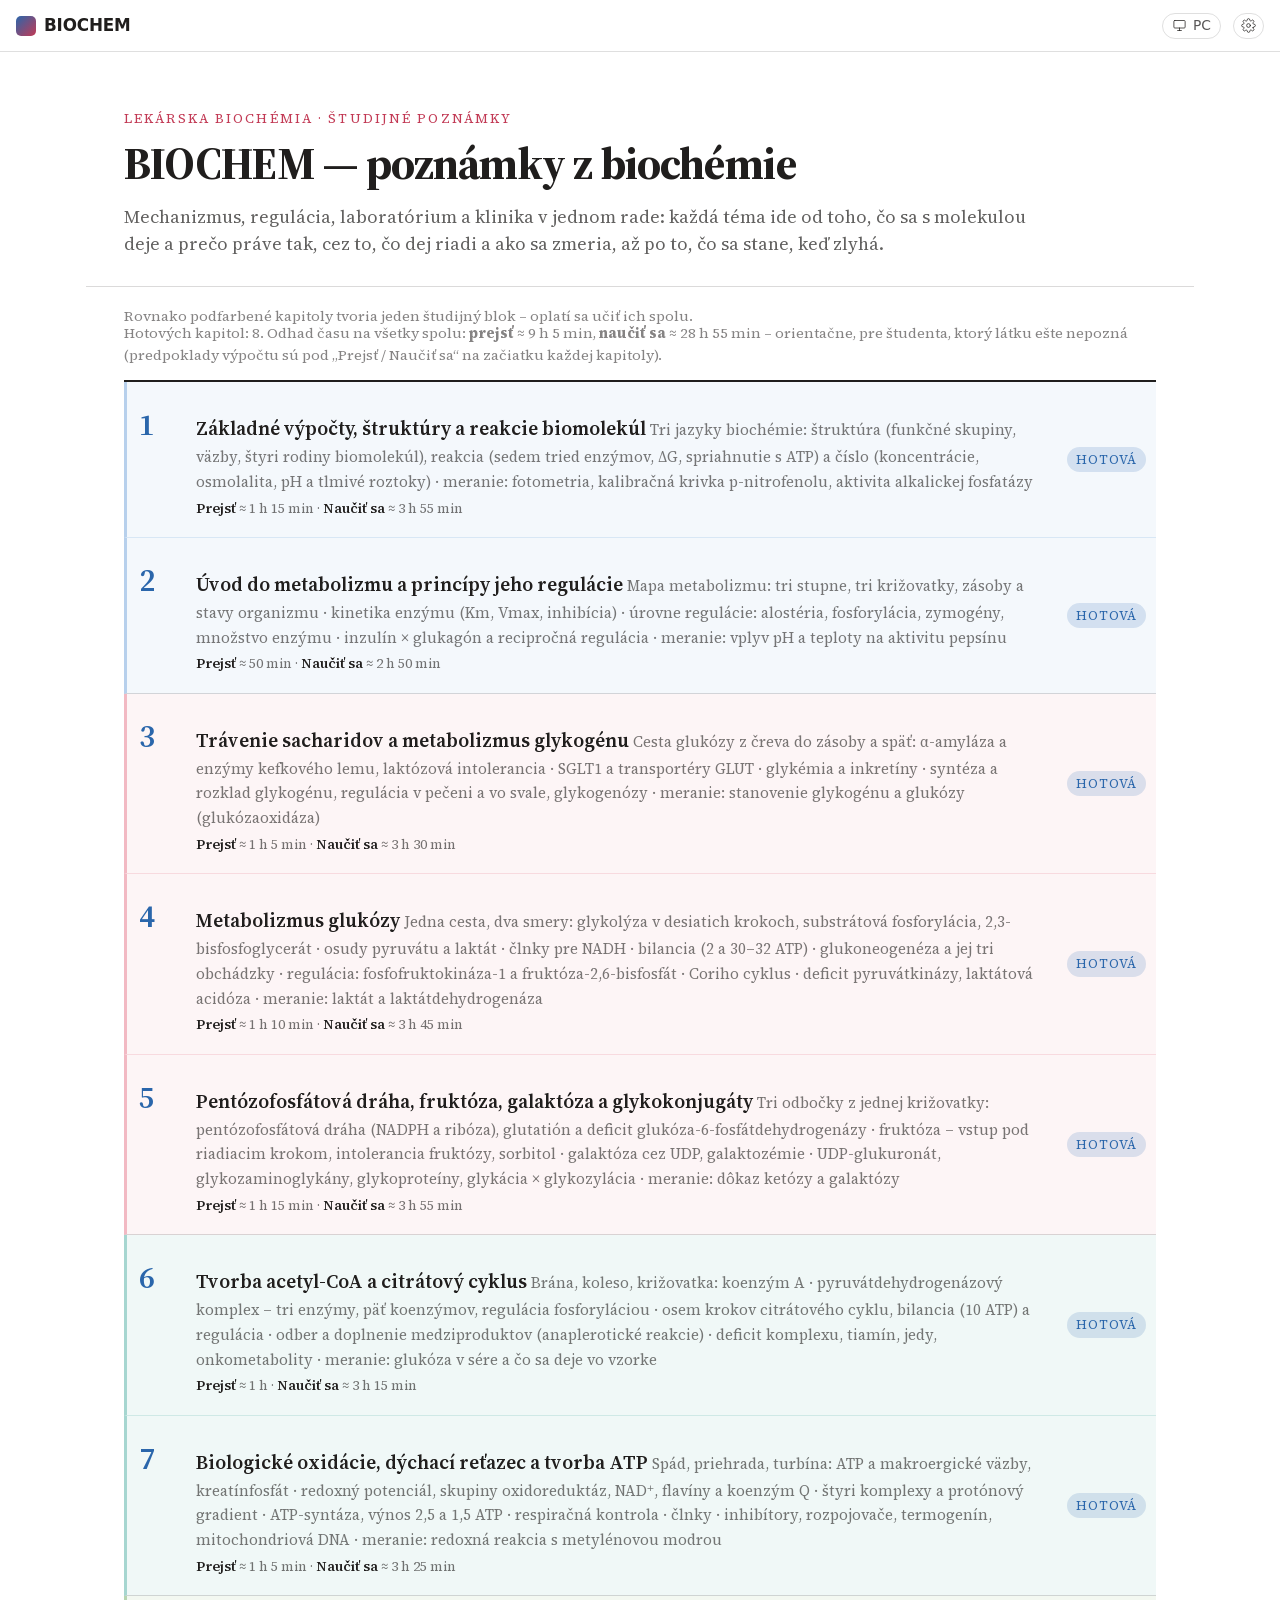
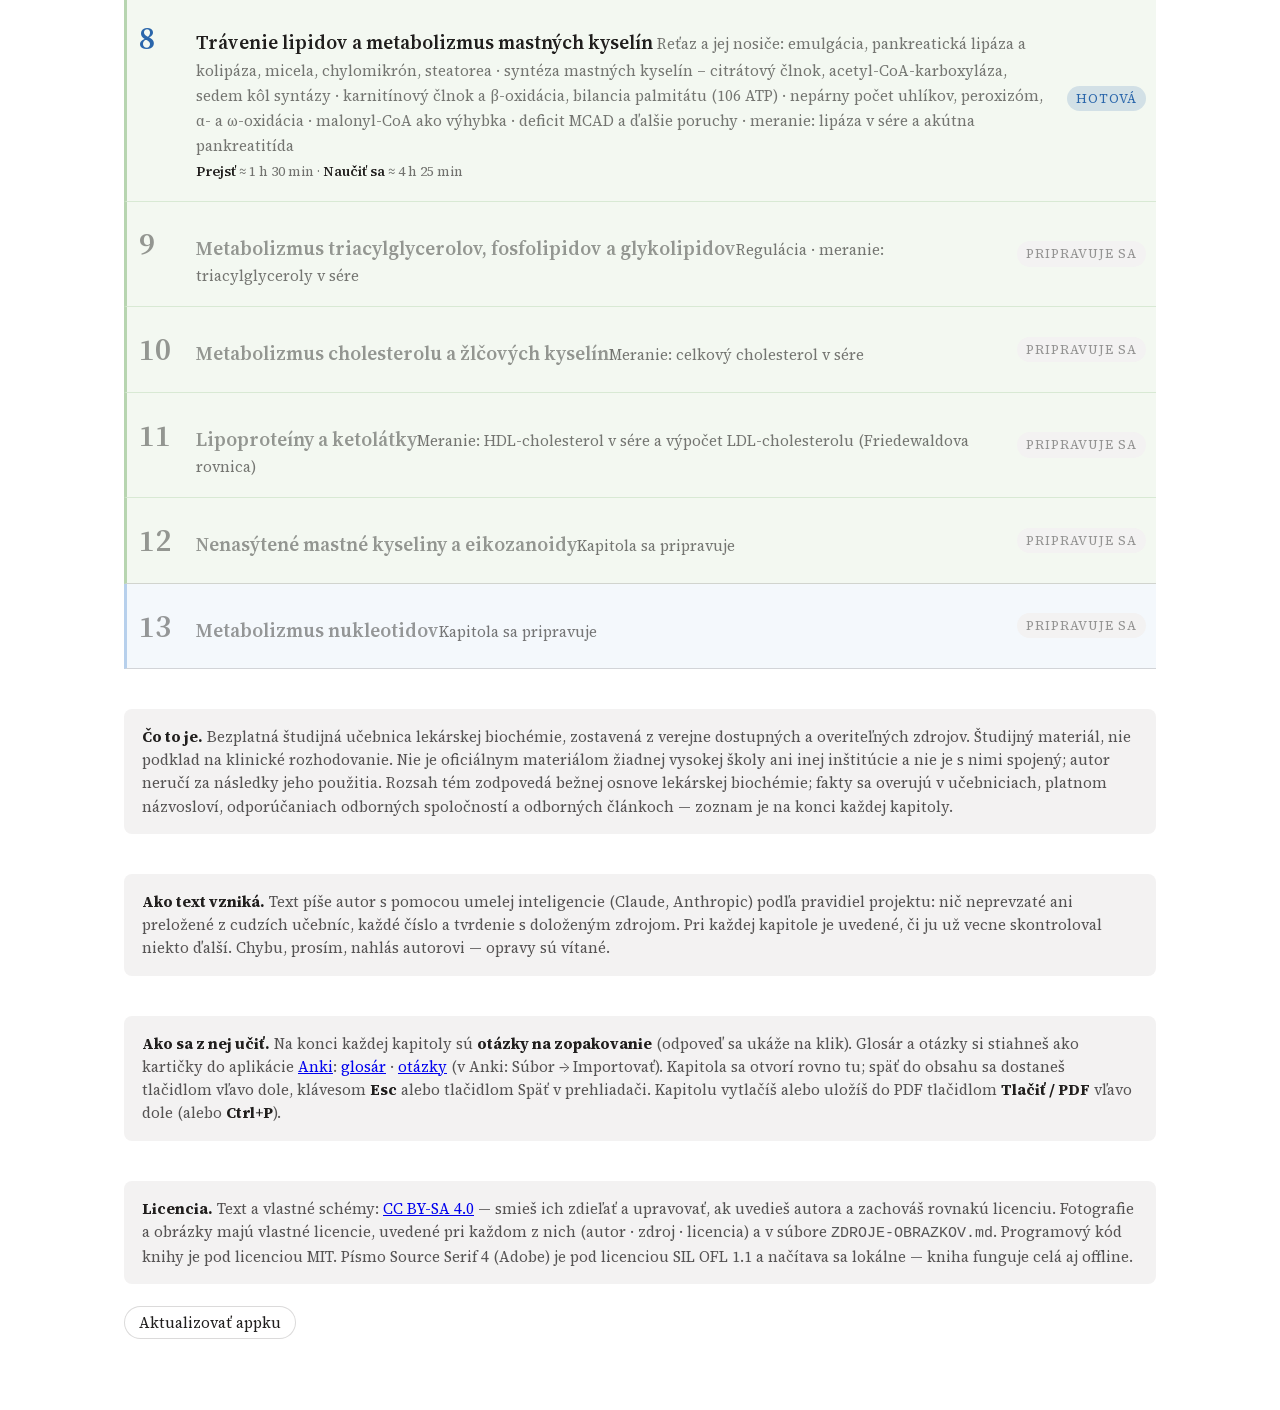
==== commit 360a8e1e: "Kniha - stav 2026-10-12 22:52" ====
--- a/index.html
+++ b/index.html
@@ -4,7 +4,7 @@
 <meta charset="utf-8">
 <meta name="viewport" content="width=device-width, initial-scale=1">
 <title>BIOCHEM — poznámky z biochémie</title>
-<script>/* F5 na otvorenej kapitole (#NN_…): čítač hneď bez prelínania a bez prebliknutia obsahu knihy */if(/^#\/?\d\d_/.test(location.hash)){document.documentElement.classList.add("rd-boot");setTimeout(function(){document.documentElement.classList.remove("rd-boot")},3000)}</script>
+<script>/* F5 na otvorenej kapitole (#NN_…): čítač hneď bez prelínania a bez prebliknutia obsahu knihy */if(/^#\/?\d\d[a-z]?_/.test(location.hash)){document.documentElement.classList.add("rd-boot");setTimeout(function(){document.documentElement.classList.remove("rd-boot")},3000)}</script>
 <script src="assets/js/view-early.js"></script>
 <link rel="stylesheet" href="assets/fonts/fonts.css">
 <link rel="stylesheet" href="assets/styles/site.css">
@@ -38,8 +38,8 @@
 .toc-list li.disabled a{cursor:default;pointer-events:none}
 /* študijné bloky: kapitoly, ktoré sa učia spolu, majú rovnaké jemné podfarbenie a pásik vľavo;
    štyri tóny sa striedajú, aby sa susedné bloky odlíšili (oranžová ostáva vyhradená pre „Pozor“) */
-.toc-list li.blok-a{--blok:#f3f7fc;--blok-kraj:var(--color-accent-300)}
-.toc-list li.blok-b{--blok:#fdf4f6;--blok-kraj:var(--color-accent-2-300)}
+.toc-list li.blok-a{--blok:color-mix(in srgb,var(--color-accent-300) 15%,#fff);--blok-kraj:var(--color-accent-300)}
+.toc-list li.blok-b{--blok:color-mix(in srgb,var(--color-accent-2-300) 15%,#fff);--blok-kraj:var(--color-accent-2-300)}
 .toc-list li.blok-c{--blok:#f0f8f7;--blok-kraj:#a6d6d0}
 .toc-list li.blok-d{--blok:#f3f8f1;--blok-kraj:#b7d5b0}
 .toc-list li[class*="blok-"]{background:var(--blok);border-left:3px solid var(--blok-kraj)}
@@ -153,6 +153,9 @@
 <link rel="stylesheet" href="assets/styles/palette.css">
 <link rel="manifest" href="manifest.json">
 <meta name="theme-color" content="#2a66ab">
+<meta name="pf-book" content="biochem">
+<meta name="pf-subject" content="lekárskej biochémie">
+<meta name="pf-admin-port" content="8788">
 <link rel="icon" href="assets/img/icon-32.png">
 <link rel="apple-touch-icon" href="assets/img/icon-180.png">
 <meta name="apple-mobile-web-app-capable" content="yes">
@@ -160,6 +163,7 @@
 <script src="assets/js/pwa.js" defer></script>
 </head>
 <body>
+<!-- Súbor je GENEROVANÝ nástrojom tools/build.js z hub.json a tools/hub.template.html — uprav hub.json, nie tento súbor. -->
 
 <div id="lobby">
   <header class="site-header">
@@ -177,36 +181,101 @@
     </div>
 
     <p class="toc-note">Rovnako podfarbené kapitoly tvoria jeden študijný blok – oplatí sa učiť ich spolu.</p>
-    <p class="toc-note cas-sum"><!--casum-->Hotových kapitol: 8. Odhad času na všetky spolu: <b>prejsť</b> ≈ 9 h, <b>naučiť sa</b> ≈ 28 h 35 min – orientačne, pre študenta, ktorý látku ešte nepozná (predpoklady výpočtu sú pod „Prejsť / Naučiť sa“ na začiatku každej kapitoly).<!--/casum--></p>
+    <p class="toc-note cas-sum">Hotových kapitol: 8. Odhad času na všetky spolu: <b>prejsť</b> ≈ 9 h 5 min, <b>naučiť sa</b> ≈ 28 h 55 min – orientačne, pre študenta, ktorý látku ešte nepozná (predpoklady výpočtu sú pod „Prejsť / Naučiť sa“ na začiatku každej kapitoly).</p>
     <ul class="toc-list">
-      <!-- Plánované kapitoly (CLAUDE.md §8). Po dopísaní kapitoly: odstráň class="disabled" (triedu blok-… nechaj),
-           doplň href="chapters/NN_nazov.html", rozpíš kartu podľa vzoru nižšie a zmeň status na done.
       <li class="blok-a blok-spolu">
-        <a href="chapters/NN_nazov.html">
-          <span class="num">N</span>
-          <span class="meta">
-            <span class="t">Názov kapitoly</span>
-            <span class="s">Téma · téma · téma</span>
-          </span>
-          <span class="status done">Hotová</span>
-        </a>
-      </li>
-      -->
-      <!-- Študijné bloky: kapitoly, ktoré sa učia spolu, majú rovnakú triedu blok-a … blok-d (jemné podfarbenie);
-           susedné bloky majú rôznu farbu. Kapitola, za ktorou nasleduje ďalšia z toho istého bloku, má aj blok-spolu. -->
-      <li class="blok-a blok-spolu"><a href="chapters/01_zaklady_biomolekuly.html"><span class="num">1</span><span class="meta"><span class="t">Základné výpočty, štruktúry a reakcie biomolekúl</span> <span class="s">Tri jazyky biochémie: štruktúra (funkčné skupiny, väzby, štyri rodiny biomolekúl), reakcia (sedem tried enzýmov, ΔG, spriahnutie s ATP) a číslo (koncentrácie, osmolalita, pH a tlmivé roztoky) · meranie: fotometria, kalibračná krivka p-nitrofenolu, aktivita alkalickej fosfatázy</span><!--cas--><span class="cas-l"><b>Prejsť</b> ≈ 1 h 15 min · <b>Naučiť sa</b> ≈ 3 h 55 min</span><!--/cas--></span><span class="status done">Hotová</span></a></li>
-      <li class="blok-a"><a href="chapters/02_uvod_regulacia_metabolizmu.html"><span class="num">2</span><span class="meta"><span class="t">Úvod do metabolizmu a princípy jeho regulácie</span> <span class="s">Mapa metabolizmu: tri stupne, tri križovatky, zásoby a stavy organizmu · kinetika enzýmu (Km, Vmax, inhibícia) · úrovne regulácie: alostéria, fosforylácia, zymogény, množstvo enzýmu · inzulín × glukagón a recipročná regulácia · meranie: vplyv pH a teploty na aktivitu pepsínu</span><!--cas--><span class="cas-l"><b>Prejsť</b> ≈ 50 min · <b>Naučiť sa</b> ≈ 2 h 50 min</span><!--/cas--></span><span class="status done">Hotová</span></a></li>
-      <li class="blok-b blok-spolu"><a href="chapters/03_sacharidy_glykogen.html"><span class="num">3</span><span class="meta"><span class="t">Trávenie sacharidov a metabolizmus glykogénu</span> <span class="s">Cesta glukózy z čreva do zásoby a späť: α-amyláza a enzýmy kefkového lemu, laktózová intolerancia · SGLT1 a transportéry GLUT · glykémia a inkretíny · syntéza a rozklad glykogénu, regulácia v pečeni a vo svale, glykogenózy · meranie: stanovenie glykogénu a glukózy (glukózaoxidáza)</span><!--cas--><span class="cas-l"><b>Prejsť</b> ≈ 1 h 5 min · <b>Naučiť sa</b> ≈ 3 h 30 min</span><!--/cas--></span><span class="status done">Hotová</span></a></li>
-      <li class="blok-b blok-spolu"><a href="chapters/04_metabolizmus_glukozy.html"><span class="num">4</span><span class="meta"><span class="t">Metabolizmus glukózy</span> <span class="s">Jedna cesta, dva smery: glykolýza v desiatich krokoch, substrátová fosforylácia, 2,3-bisfosfoglycerát · osudy pyruvátu a laktát · člnky pre NADH · bilancia (2 a 30–32 ATP) · glukoneogenéza a jej tri obchádzky · regulácia: fosfofruktokináza-1 a fruktóza-2,6-bisfosfát · Coriho cyklus · deficit pyruvátkinázy, laktátová acidóza · meranie: laktát a laktátdehydrogenáza</span><!--cas--><span class="cas-l"><b>Prejsť</b> ≈ 1 h 10 min · <b>Naučiť sa</b> ≈ 3 h 45 min</span><!--/cas--></span><span class="status done">Hotová</span></a></li>
-      <li class="blok-b"><a href="chapters/05_pentozy_fruktoza_galaktoza.html"><span class="num">5</span><span class="meta"><span class="t">Pentózofosfátová dráha, fruktóza, galaktóza a glykokonjugáty</span> <span class="s">Tri odbočky z jednej križovatky: pentózofosfátová dráha (NADPH a ribóza), glutatión a deficit glukóza-6-fosfátdehydrogenázy · fruktóza – vstup pod riadiacim krokom, intolerancia fruktózy, sorbitol · galaktóza cez UDP, galaktozémie · UDP-glukuronát, glykozaminoglykány, glykoproteíny, glykácia × glykozylácia · meranie: dôkaz ketózy a galaktózy</span><!--cas--><span class="cas-l"><b>Prejsť</b> ≈ 1 h 15 min · <b>Naučiť sa</b> ≈ 3 h 50 min</span><!--/cas--></span><span class="status done">Hotová</span></a></li>
-      <li class="blok-c blok-spolu"><a href="chapters/06_acetyl_coa_citratovy_cyklus.html"><span class="num">6</span><span class="meta"><span class="t">Tvorba acetyl-CoA a citrátový cyklus</span> <span class="s">Brána, koleso, križovatka: koenzým A · pyruvátdehydrogenázový komplex – tri enzýmy, päť koenzýmov, regulácia fosforyláciou · osem krokov citrátového cyklu, bilancia (10 ATP) a regulácia · odber a doplnenie medziproduktov (anaplerotické reakcie) · deficit komplexu, tiamín, jedy, onkometabolity · meranie: glukóza v sére a čo sa deje vo vzorke</span><!--cas--><span class="cas-l"><b>Prejsť</b> ≈ 55 min · <b>Naučiť sa</b> ≈ 3 h 10 min</span><!--/cas--></span><span class="status done">Hotová</span></a></li>
-      <li class="blok-c"><a href="chapters/07_biologicke_oxidacie.html"><span class="num">7</span><span class="meta"><span class="t">Biologické oxidácie, dýchací reťazec a tvorba ATP</span> <span class="s">Spád, priehrada, turbína: ATP a makroergické väzby, kreatínfosfát · redoxný potenciál, skupiny oxidoreduktáz, NAD⁺, flavíny a koenzým Q · štyri komplexy a protónový gradient · ATP-syntáza, výnos 2,5 a 1,5 ATP · respiračná kontrola · člnky · inhibítory, rozpojovače, termogenín, mitochondriová DNA · meranie: redoxná reakcia s metylénovou modrou</span><!--cas--><span class="cas-l"><b>Prejsť</b> ≈ 1 h · <b>Naučiť sa</b> ≈ 3 h 15 min</span><!--/cas--></span><span class="status done">Hotová</span></a></li>
-      <li class="blok-d blok-spolu"><a href="chapters/08_lipidy_mastne_kyseliny.html"><span class="num">8</span><span class="meta"><span class="t">Trávenie lipidov a metabolizmus mastných kyselín</span> <span class="s">Reťaz a jej nosiče: emulgácia, pankreatická lipáza a kolipáza, micela, chylomikrón, steatorea · syntéza mastných kyselín – citrátový člnok, acetyl-CoA-karboxyláza, sedem kôl syntázy · karnitínový člnok a β-oxidácia, bilancia palmitátu (106 ATP) · nepárny počet uhlíkov, peroxizóm, α- a ω-oxidácia · malonyl-CoA ako výhybka · deficit MCAD a ďalšie poruchy · meranie: lipáza v sére a akútna pankreatitída</span><!--cas--><span class="cas-l"><b>Prejsť</b> ≈ 1 h 30 min · <b>Naučiť sa</b> ≈ 4 h 25 min</span><!--/cas--></span><span class="status done">Hotová</span></a></li>
-      <li class="disabled blok-d blok-spolu"><a><span class="num">9</span><span class="meta"><span class="t">Metabolizmus triacylglycerolov, fosfolipidov a glykolipidov</span> <span class="s">Regulácia · meranie: triacylglyceroly v sére</span></span><span class="status todo">Pripravuje sa</span></a></li>
-      <li class="disabled blok-d blok-spolu"><a><span class="num">10</span><span class="meta"><span class="t">Metabolizmus cholesterolu a žlčových kyselín</span> <span class="s">Meranie: celkový cholesterol v sére</span></span><span class="status todo">Pripravuje sa</span></a></li>
-      <li class="disabled blok-d blok-spolu"><a><span class="num">11</span><span class="meta"><span class="t">Lipoproteíny a ketolátky</span> <span class="s">Meranie: HDL-cholesterol v sére a výpočet LDL-cholesterolu (Friedewaldova rovnica)</span></span><span class="status todo">Pripravuje sa</span></a></li>
-      <li class="disabled blok-d"><a><span class="num">12</span><span class="meta"><span class="t">Nenasýtené mastné kyseliny a eikozanoidy</span> <span class="s">Kapitola sa pripravuje</span></span><span class="status todo">Pripravuje sa</span></a></li>
-      <li class="disabled blok-a"><a><span class="num">13</span><span class="meta"><span class="t">Metabolizmus nukleotidov</span> <span class="s">Kapitola sa pripravuje</span></span><span class="status todo">Pripravuje sa</span></a></li>
+        <a href="chapters/01_zaklady_biomolekuly.html">
+          <span class="num">1</span>
+          <span class="meta">
+            <span class="t">Základné výpočty, štruktúry a reakcie biomolekúl</span>
+            <span class="s">Tri jazyky biochémie: štruktúra (funkčné skupiny, väzby, štyri rodiny biomolekúl), reakcia (sedem tried enzýmov, ΔG, spriahnutie s ATP) a číslo (koncentrácie, osmolalita, pH a tlmivé roztoky) · meranie: fotometria, kalibračná krivka p-nitrofenolu, aktivita alkalickej fosfatázy</span>
+            <span class="cas-l"><b>Prejsť</b> ≈ 1 h 15 min · <b>Naučiť sa</b> ≈ 3 h 55 min</span>
+          </span>
+          <span class="status done">Hotová</span>
+        </a>
+      </li>
+      <li class="blok-a">
+        <a href="chapters/02_uvod_regulacia_metabolizmu.html">
+          <span class="num">2</span>
+          <span class="meta">
+            <span class="t">Úvod do metabolizmu a princípy jeho regulácie</span>
+            <span class="s">Mapa metabolizmu: tri stupne, tri križovatky, zásoby a stavy organizmu · kinetika enzýmu (Km, Vmax, inhibícia) · úrovne regulácie: alostéria, fosforylácia, zymogény, množstvo enzýmu · inzulín × glukagón a recipročná regulácia · meranie: vplyv pH a teploty na aktivitu pepsínu</span>
+            <span class="cas-l"><b>Prejsť</b> ≈ 50 min · <b>Naučiť sa</b> ≈ 2 h 50 min</span>
+          </span>
+          <span class="status done">Hotová</span>
+        </a>
+      </li>
+      <li class="blok-b blok-spolu">
+        <a href="chapters/03_sacharidy_glykogen.html">
+          <span class="num">3</span>
+          <span class="meta">
+            <span class="t">Trávenie sacharidov a metabolizmus glykogénu</span>
+            <span class="s">Cesta glukózy z čreva do zásoby a späť: α-amyláza a enzýmy kefkového lemu, laktózová intolerancia · SGLT1 a transportéry GLUT · glykémia a inkretíny · syntéza a rozklad glykogénu, regulácia v pečeni a vo svale, glykogenózy · meranie: stanovenie glykogénu a glukózy (glukózaoxidáza)</span>
+            <span class="cas-l"><b>Prejsť</b> ≈ 1 h 5 min · <b>Naučiť sa</b> ≈ 3 h 30 min</span>
+          </span>
+          <span class="status done">Hotová</span>
+        </a>
+      </li>
+      <li class="blok-b blok-spolu">
+        <a href="chapters/04_metabolizmus_glukozy.html">
+          <span class="num">4</span>
+          <span class="meta">
+            <span class="t">Metabolizmus glukózy</span>
+            <span class="s">Jedna cesta, dva smery: glykolýza v desiatich krokoch, substrátová fosforylácia, 2,3-bisfosfoglycerát · osudy pyruvátu a laktát · člnky pre NADH · bilancia (2 a 30–32 ATP) · glukoneogenéza a jej tri obchádzky · regulácia: fosfofruktokináza-1 a fruktóza-2,6-bisfosfát · Coriho cyklus · deficit pyruvátkinázy, laktátová acidóza · meranie: laktát a laktátdehydrogenáza</span>
+            <span class="cas-l"><b>Prejsť</b> ≈ 1 h 10 min · <b>Naučiť sa</b> ≈ 3 h 45 min</span>
+          </span>
+          <span class="status done">Hotová</span>
+        </a>
+      </li>
+      <li class="blok-b">
+        <a href="chapters/05_pentozy_fruktoza_galaktoza.html">
+          <span class="num">5</span>
+          <span class="meta">
+            <span class="t">Pentózofosfátová dráha, fruktóza, galaktóza a glykokonjugáty</span>
+            <span class="s">Tri odbočky z jednej križovatky: pentózofosfátová dráha (NADPH a ribóza), glutatión a deficit glukóza-6-fosfátdehydrogenázy · fruktóza – vstup pod riadiacim krokom, intolerancia fruktózy, sorbitol · galaktóza cez UDP, galaktozémie · UDP-glukuronát, glykozaminoglykány, glykoproteíny, glykácia × glykozylácia · meranie: dôkaz ketózy a galaktózy</span>
+            <span class="cas-l"><b>Prejsť</b> ≈ 1 h 15 min · <b>Naučiť sa</b> ≈ 3 h 55 min</span>
+          </span>
+          <span class="status done">Hotová</span>
+        </a>
+      </li>
+      <li class="blok-c blok-spolu">
+        <a href="chapters/06_acetyl_coa_citratovy_cyklus.html">
+          <span class="num">6</span>
+          <span class="meta">
+            <span class="t">Tvorba acetyl-CoA a citrátový cyklus</span>
+            <span class="s">Brána, koleso, križovatka: koenzým A · pyruvátdehydrogenázový komplex – tri enzýmy, päť koenzýmov, regulácia fosforyláciou · osem krokov citrátového cyklu, bilancia (10 ATP) a regulácia · odber a doplnenie medziproduktov (anaplerotické reakcie) · deficit komplexu, tiamín, jedy, onkometabolity · meranie: glukóza v sére a čo sa deje vo vzorke</span>
+            <span class="cas-l"><b>Prejsť</b> ≈ 1 h · <b>Naučiť sa</b> ≈ 3 h 15 min</span>
+          </span>
+          <span class="status done">Hotová</span>
+        </a>
+      </li>
+      <li class="blok-c">
+        <a href="chapters/07_biologicke_oxidacie.html">
+          <span class="num">7</span>
+          <span class="meta">
+            <span class="t">Biologické oxidácie, dýchací reťazec a tvorba ATP</span>
+            <span class="s">Spád, priehrada, turbína: ATP a makroergické väzby, kreatínfosfát · redoxný potenciál, skupiny oxidoreduktáz, NAD⁺, flavíny a koenzým Q · štyri komplexy a protónový gradient · ATP-syntáza, výnos 2,5 a 1,5 ATP · respiračná kontrola · člnky · inhibítory, rozpojovače, termogenín, mitochondriová DNA · meranie: redoxná reakcia s metylénovou modrou</span>
+            <span class="cas-l"><b>Prejsť</b> ≈ 1 h 5 min · <b>Naučiť sa</b> ≈ 3 h 25 min</span>
+          </span>
+          <span class="status done">Hotová</span>
+        </a>
+      </li>
+      <li class="blok-d blok-spolu">
+        <a href="chapters/08_lipidy_mastne_kyseliny.html">
+          <span class="num">8</span>
+          <span class="meta">
+            <span class="t">Trávenie lipidov a metabolizmus mastných kyselín</span>
+            <span class="s">Reťaz a jej nosiče: emulgácia, pankreatická lipáza a kolipáza, micela, chylomikrón, steatorea · syntéza mastných kyselín – citrátový člnok, acetyl-CoA-karboxyláza, sedem kôl syntázy · karnitínový člnok a β-oxidácia, bilancia palmitátu (106 ATP) · nepárny počet uhlíkov, peroxizóm, α- a ω-oxidácia · malonyl-CoA ako výhybka · deficit MCAD a ďalšie poruchy · meranie: lipáza v sére a akútna pankreatitída</span>
+            <span class="cas-l"><b>Prejsť</b> ≈ 1 h 30 min · <b>Naučiť sa</b> ≈ 4 h 25 min</span>
+          </span>
+          <span class="status done">Hotová</span>
+        </a>
+      </li>
+      <li class="disabled blok-d blok-spolu"><a><span class="num">9</span><span class="meta"><span class="t">Metabolizmus triacylglycerolov, fosfolipidov a glykolipidov</span><span class="s">Regulácia · meranie: triacylglyceroly v sére</span></span><span class="status todo">Pripravuje sa</span></a></li>
+      <li class="disabled blok-d blok-spolu"><a><span class="num">10</span><span class="meta"><span class="t">Metabolizmus cholesterolu a žlčových kyselín</span><span class="s">Meranie: celkový cholesterol v sére</span></span><span class="status todo">Pripravuje sa</span></a></li>
+      <li class="disabled blok-d blok-spolu"><a><span class="num">11</span><span class="meta"><span class="t">Lipoproteíny a ketolátky</span><span class="s">Meranie: HDL-cholesterol v sére a výpočet LDL-cholesterolu (Friedewaldova rovnica)</span></span><span class="status todo">Pripravuje sa</span></a></li>
+      <li class="disabled blok-d"><a><span class="num">12</span><span class="meta"><span class="t">Nenasýtené mastné kyseliny a eikozanoidy</span><span class="s">Kapitola sa pripravuje</span></span><span class="status todo">Pripravuje sa</span></a></li>
+      <li class="disabled blok-a"><a><span class="num">13</span><span class="meta"><span class="t">Metabolizmus nukleotidov</span><span class="s">Kapitola sa pripravuje</span></span><span class="status todo">Pripravuje sa</span></a></li>
     </ul>
 
     <p class="about"><b>Čo to je.</b> Bezplatná študijná učebnica lekárskej biochémie, zostavená z verejne dostupných a overiteľných zdrojov. Študijný materiál, nie podklad na klinické rozhodovanie. Nie je oficiálnym materiálom žiadnej vysokej školy ani inej inštitúcie a nie je s nimi spojený; autor neručí za následky jeho použitia. Rozsah tém zodpovedá bežnej osnove lekárskej biochémie; fakty sa overujú v učebniciach, platnom názvosloví, odporúčaniach odborných spoločností a odborných článkoch — zoznam je na konci každej kapitoly.</p>
@@ -237,7 +306,7 @@
   "use strict";
 
   /* Ak sa index otvoril *vnútri* rámu (používateľ klikol na značku
-     „BIOCHEM“ v hlavičke kapitoly), nechceme lobby v lobby —
+     knihy v hlavičke kapitoly), nechceme lobby v lobby —
      povieme rodičovi, nech rám zavrie. postMessage funguje aj medzi
      file:// dokumentmi, kde priamy prístup do rámu blokuje prehliadač. */
   if (window.top !== window.self) {
@@ -437,7 +506,7 @@
       else if (hubTitle !== null) { document.title = hubTitle; hubTitle = null; }
       return;
     }
-    // kapitola: klik na značku BIOCHEM alebo Esc (assets/js/peek.js)
+    // kapitola: klik na značku knihy alebo Esc (assets/js/peek.js)
     if (d.pf === "home") { goHome(); return; }
     if (d.pf === "scroll" && frameSlug) {
       store("hub-y:" + frameSlug, String(d.y || 0));
--- a/assets/fonts/fonts.css
+++ b/assets/fonts/fonts.css
@@ -1,7 +1,7 @@
 /* Source Serif 4 (Adobe, SIL Open Font License 1.1 — OFL.txt) hosťované lokálne:
    kniha funguje offline a čitateľova IP adresa sa neposiela Googlu.
    Súbory sú nezmenené variabilné fonty z github.com/adobe-fonts/source-serif (vetva release),
-   osi wght 200–900 a opsz 8–60. Zdieľané medzi PATOLOU a Patofyziológiou (bez zmeny). */
+   osi wght 200–900 a opsz 8–60. Zdieľané medzi všetkými knihami (KNIHY-CORE, bez zmeny). */
 @font-face{font-family:"Source Serif 4";font-style:normal;font-weight:200 900;font-display:swap;
   src:url("SourceSerif4Variable-Roman.ttf.woff2") format("woff2")}
 @font-face{font-family:"Source Serif 4";font-style:italic;font-weight:200 900;font-display:swap;
--- a/assets/styles/view-toggle.css
+++ b/assets/styles/view-toggle.css
@@ -1,6 +1,6 @@
-/* BIOCHEM: prepínač zobrazenia mobil ↔ počítač (assets/js/view-toggle.js). Vlastný súbor BIOCHEM. */
+/* prepínač zobrazenia mobil ↔ počítač (assets/js/view-toggle.js). Zdieľaný súbor všetkých kníh (KNIHY-CORE). */
 
-.bc-view-toggle{
+.pf-view-toggle{
   display:inline-flex;align-items:center;gap:6px;flex:none;
   height:26px;padding:0 9px;border-radius:13px;
   border:1px solid var(--site-border,rgba(32,30,29,.14));
@@ -8,30 +8,30 @@
   font-family:var(--site-font,system-ui,sans-serif);font-size:calc(11.5px*var(--z,1));line-height:1;
   cursor:pointer;white-space:nowrap;
 }
-.bc-view-toggle:hover{background:var(--site-bg,#f3f2f2);color:var(--site-text,#201e1d)}
-.bc-view-toggle[hidden]{display:none}
-.bc-view-toggle svg{
+.pf-view-toggle:hover{background:var(--site-bg,#f3f2f2);color:var(--site-text,#201e1d)}
+.pf-view-toggle[hidden]{display:none}
+.pf-view-toggle svg{
   width:15px;height:15px;flex:none;fill:none;stroke:currentColor;
   stroke-width:1.6;stroke-linecap:round;stroke-linejoin:round;
 }
-@media (max-width:600px){.bc-view-toggle span.lbl{display:none}.bc-view-toggle{padding:0 7px}}
+@media (max-width:600px){.pf-view-toggle span.lbl{display:none}.pf-view-toggle{padding:0 7px}}
 
 /* ── nastavenia (ozubené koleso) ───────────────────────────────────── */
-.bc-gear{padding:0 7px}
-.bc-set{
+.pf-gear{padding:0 7px}
+.pf-set{
   position:fixed;top:calc(var(--site-header-h,52px) + 6px);right:12px;z-index:200;width:260px;max-width:calc(100vw - 24px);
   padding:12px 14px;border:1px solid var(--site-border,rgba(32,30,29,.14));border-radius:8px;background:#fff;
   font-family:var(--site-font,system-ui,sans-serif);font-size:calc(12.5px*var(--z,1));color:var(--site-text,#201e1d);
   box-shadow:0 6px 24px rgba(0,0,0,.16);
 }
-.bc-set[hidden]{display:none}
-.bc-set .r{display:flex;justify-content:space-between;align-items:baseline;margin-bottom:8px;font-weight:600}
-.bc-set .c{display:flex;align-items:center;gap:8px}
-.bc-set .c input{flex:1;min-width:0;accent-color:var(--site-accent,#2a66ab)}
-.bc-set button{
+.pf-set[hidden]{display:none}
+.pf-set .r{display:flex;justify-content:space-between;align-items:baseline;margin-bottom:8px;font-weight:600}
+.pf-set .c{display:flex;align-items:center;gap:8px}
+.pf-set .c input{flex:1;min-width:0;accent-color:var(--site-accent,#0088b0)}
+.pf-set button{
   font:inherit;line-height:1;cursor:pointer;color:inherit;background:#fff;
   border:1px solid var(--site-border,rgba(32,30,29,.14));border-radius:14px;padding:6px 9px;
 }
-.bc-set button:hover{background:var(--site-bg,#f3f2f2)}
-.bc-set .z{margin-top:10px;width:100%}
-@media print{.bc-view-toggle,.bc-set{display:none!important}:root{--z:1!important}}
+.pf-set button:hover{background:var(--site-bg,#f3f2f2)}
+.pf-set .z{margin-top:10px;width:100%}
+@media print{.pf-view-toggle,.pf-set{display:none!important}:root{--z:1!important}}
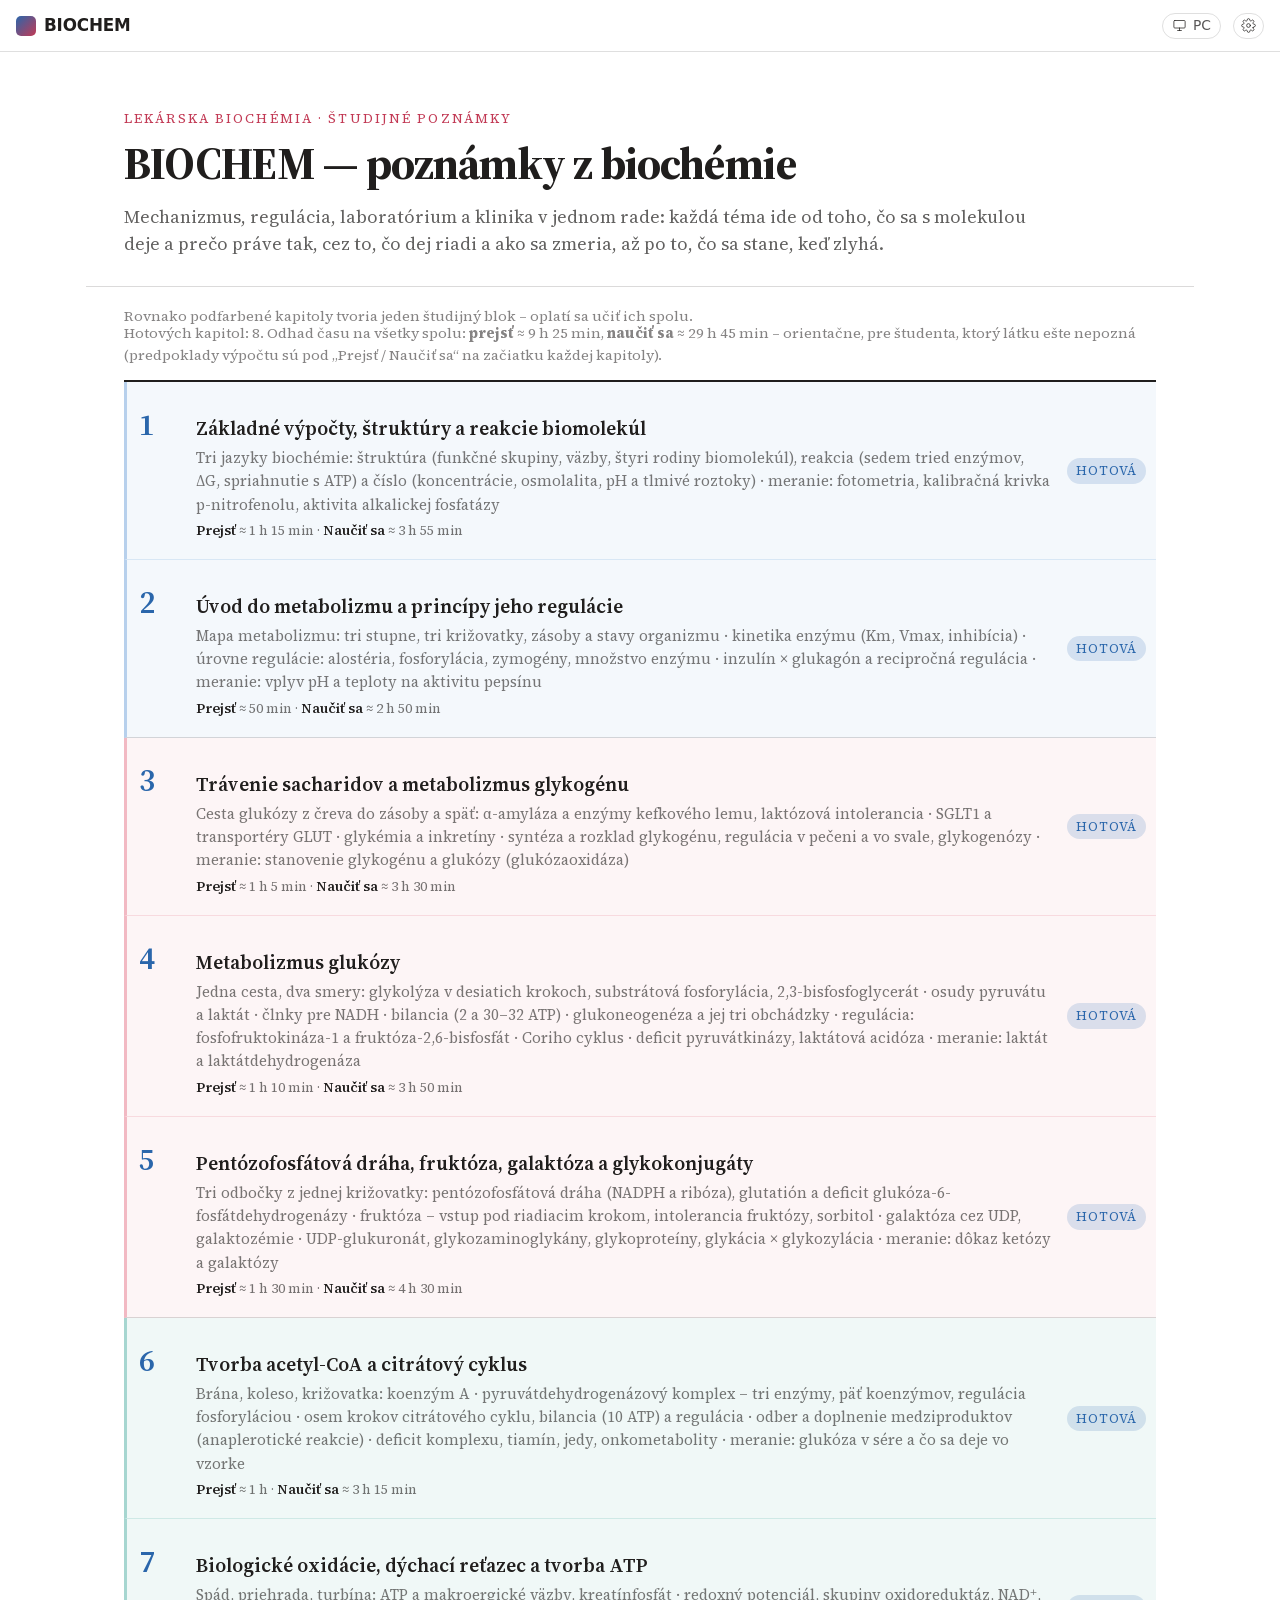
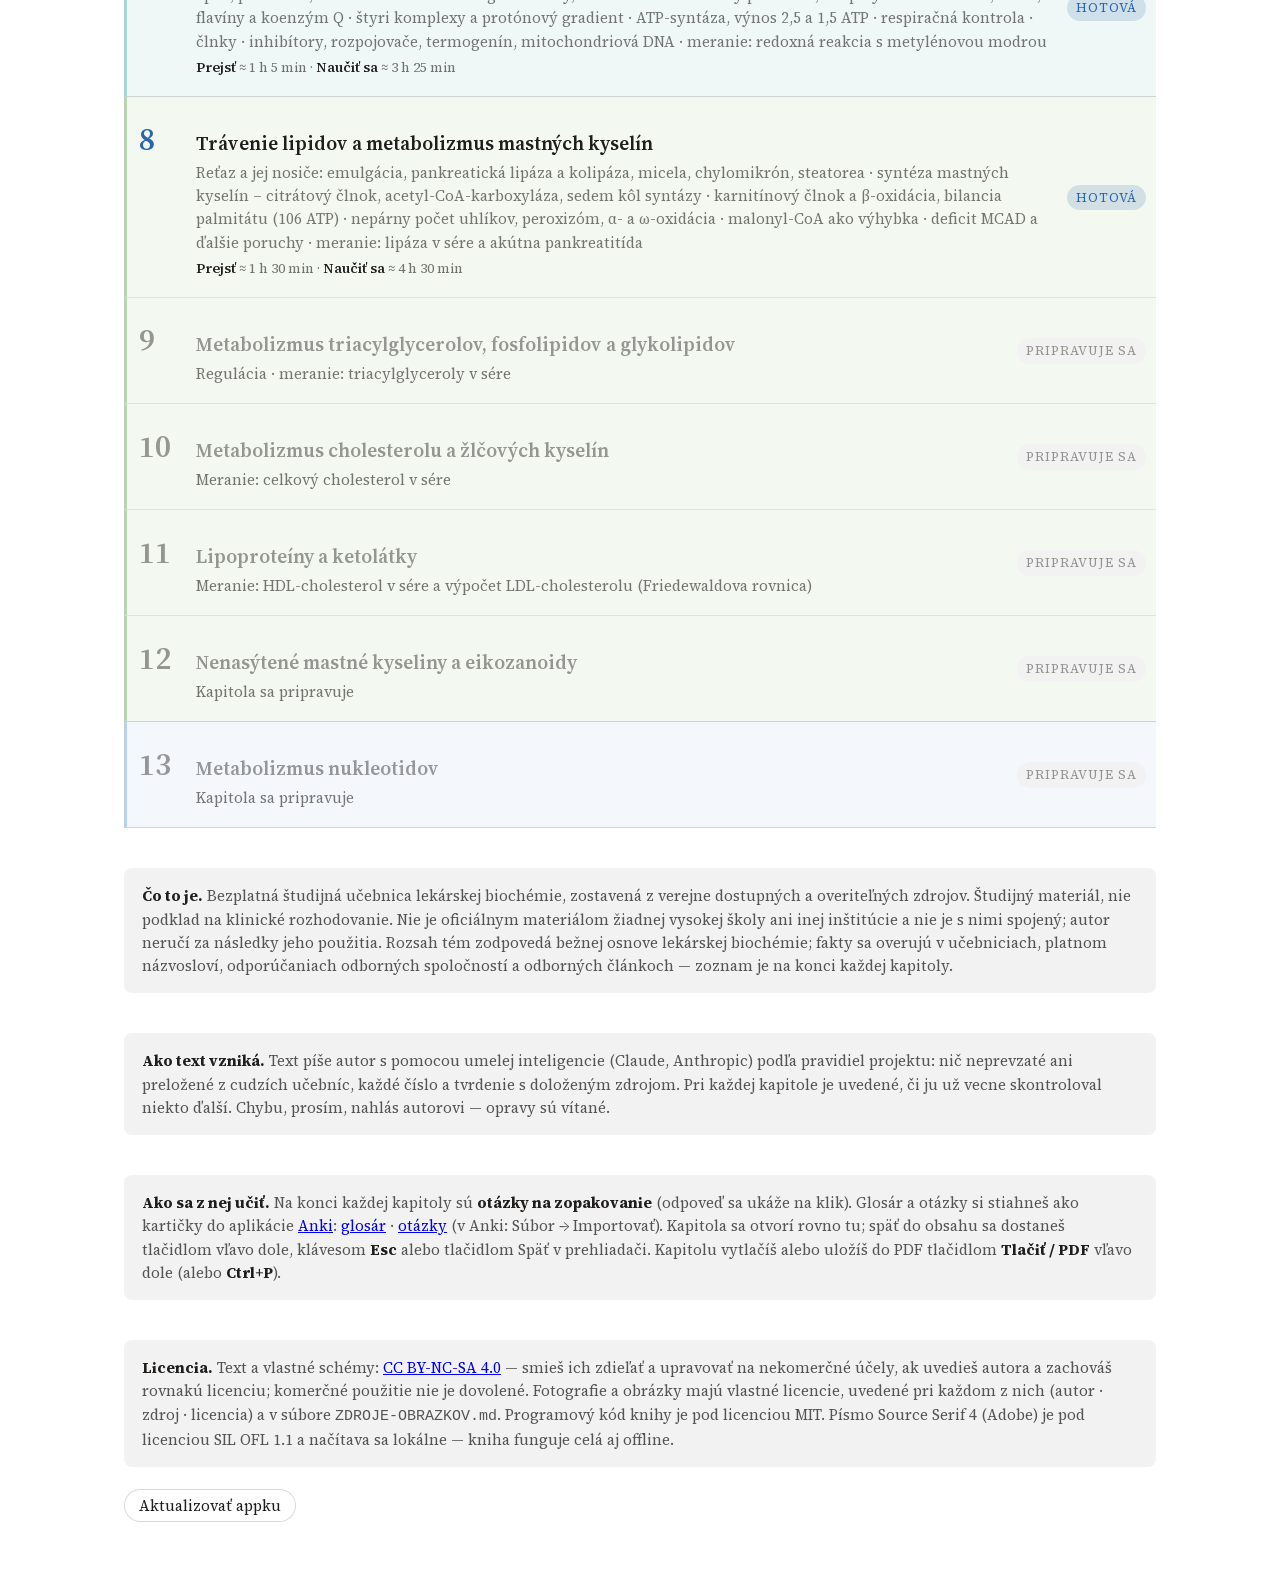
==== commit 480fd905: "Kniha - stav 2026-10-19 09:26" ====
--- a/index.html
+++ b/index.html
@@ -29,6 +29,7 @@
 .toc-list a:hover{background:var(--color-bg);padding-left:10px;padding-right:4px}
 .toc-list .num{font-family:var(--font-heading);font-size:calc(26px*var(--z,1));font-weight:600;color:var(--color-accent);min-width:1.3em}
 .toc-list .meta{flex:1;min-width:0}
+.toc-list .meta .t,.toc-list .meta .s{display:block}
 .toc-list .meta .t{font-size:calc(16px*var(--z,1));font-weight:600}
 .toc-list .meta .s{font-size:calc(12.5px*var(--z,1));color:color-mix(in srgb,var(--color-text) 60%,transparent);margin-top:2px}
 .toc-list .status{font-size:calc(10.5px*var(--z,1));letter-spacing:.08em;text-transform:uppercase;padding:3px 9px;border-radius:20px;flex:none;align-self:center}
@@ -100,7 +101,7 @@
 .reader.open{opacity:1;transform:none;visibility:visible;pointer-events:auto;transition-delay:0s}
 html.rd-boot #lobby{visibility:hidden}
 html.rd-boot .reader{opacity:1;transform:none;visibility:visible;pointer-events:auto;transition:none}
-.reader iframe{position:absolute;inset:0;display:block;width:100%;height:100%;border:0;background:#fff}
+.reader iframe{position:absolute;inset:0;display:block;width:100%;height:100%;border:0;background:transparent}
 /* prepnutie kapitoly: nový rám sa načíta pod starým a ukáže sa, až keď je pripravený */
 .reader iframe.rd-next{opacity:0;pointer-events:none}
 .reader iframe.rd-show{opacity:1;pointer-events:auto}
@@ -115,6 +116,12 @@
   background:linear-gradient(90deg,var(--color-accent),var(--color-accent-2));
   animation:reader-slide 1.1s ease-in-out infinite}
 @keyframes reader-slide{0%{left:-40%}100%{left:100%}}
+/* koliesko na bielej ploche, kým rám ešte nič nevykreslil (kapitola si potom kreslí vlastné, rovnaké) */
+.reader-spin{position:absolute;left:50%;top:50%;width:34px;height:34px;margin:-17px 0 0 -17px;box-sizing:border-box;
+  border:3px solid color-mix(in srgb,var(--color-accent) 18%,transparent);border-top-color:var(--color-accent);border-radius:50%;
+  opacity:0;transition:opacity .2s ease;pointer-events:none;animation:rd-spin .8s linear infinite}
+.reader-load.on~.reader-spin{opacity:1}
+@keyframes rd-spin{to{transform:rotate(360deg)}}
 
 /* plávajúce ovládanie — vľavo dole, mimo hlavičky aj ukazovateľa postupu */
 .reader-ctl{
@@ -137,6 +144,7 @@
 @media (prefers-reduced-motion:reduce){
   #lobby,.reader{transition:none}
   .reader-load i{animation:none;width:100%}
+  .reader-spin{animation:none}
   .toc-list a{transition:none}
 }
 /* pri tlači z lobby nikdy netlačíme prekryv */
@@ -181,7 +189,7 @@
     </div>
 
     <p class="toc-note">Rovnako podfarbené kapitoly tvoria jeden študijný blok – oplatí sa učiť ich spolu.</p>
-    <p class="toc-note cas-sum">Hotových kapitol: 8. Odhad času na všetky spolu: <b>prejsť</b> ≈ 9 h 5 min, <b>naučiť sa</b> ≈ 28 h 55 min – orientačne, pre študenta, ktorý látku ešte nepozná (predpoklady výpočtu sú pod „Prejsť / Naučiť sa“ na začiatku každej kapitoly).</p>
+    <p class="toc-note cas-sum">Hotových kapitol: 8. Odhad času na všetky spolu: <b>prejsť</b> ≈ 9 h 25 min, <b>naučiť sa</b> ≈ 29 h 45 min – orientačne, pre študenta, ktorý látku ešte nepozná (predpoklady výpočtu sú pod „Prejsť / Naučiť sa“ na začiatku každej kapitoly).</p>
     <ul class="toc-list">
       <li class="blok-a blok-spolu">
         <a href="chapters/01_zaklady_biomolekuly.html">
@@ -222,7 +230,7 @@
           <span class="meta">
             <span class="t">Metabolizmus glukózy</span>
             <span class="s">Jedna cesta, dva smery: glykolýza v desiatich krokoch, substrátová fosforylácia, 2,3-bisfosfoglycerát · osudy pyruvátu a laktát · člnky pre NADH · bilancia (2 a 30–32 ATP) · glukoneogenéza a jej tri obchádzky · regulácia: fosfofruktokináza-1 a fruktóza-2,6-bisfosfát · Coriho cyklus · deficit pyruvátkinázy, laktátová acidóza · meranie: laktát a laktátdehydrogenáza</span>
-            <span class="cas-l"><b>Prejsť</b> ≈ 1 h 10 min · <b>Naučiť sa</b> ≈ 3 h 45 min</span>
+            <span class="cas-l"><b>Prejsť</b> ≈ 1 h 10 min · <b>Naučiť sa</b> ≈ 3 h 50 min</span>
           </span>
           <span class="status done">Hotová</span>
         </a>
@@ -233,7 +241,7 @@
           <span class="meta">
             <span class="t">Pentózofosfátová dráha, fruktóza, galaktóza a glykokonjugáty</span>
             <span class="s">Tri odbočky z jednej križovatky: pentózofosfátová dráha (NADPH a ribóza), glutatión a deficit glukóza-6-fosfátdehydrogenázy · fruktóza – vstup pod riadiacim krokom, intolerancia fruktózy, sorbitol · galaktóza cez UDP, galaktozémie · UDP-glukuronát, glykozaminoglykány, glykoproteíny, glykácia × glykozylácia · meranie: dôkaz ketózy a galaktózy</span>
-            <span class="cas-l"><b>Prejsť</b> ≈ 1 h 15 min · <b>Naučiť sa</b> ≈ 3 h 55 min</span>
+            <span class="cas-l"><b>Prejsť</b> ≈ 1 h 30 min · <b>Naučiť sa</b> ≈ 4 h 30 min</span>
           </span>
           <span class="status done">Hotová</span>
         </a>
@@ -266,22 +274,22 @@
           <span class="meta">
             <span class="t">Trávenie lipidov a metabolizmus mastných kyselín</span>
             <span class="s">Reťaz a jej nosiče: emulgácia, pankreatická lipáza a kolipáza, micela, chylomikrón, steatorea · syntéza mastných kyselín – citrátový člnok, acetyl-CoA-karboxyláza, sedem kôl syntázy · karnitínový člnok a β-oxidácia, bilancia palmitátu (106 ATP) · nepárny počet uhlíkov, peroxizóm, α- a ω-oxidácia · malonyl-CoA ako výhybka · deficit MCAD a ďalšie poruchy · meranie: lipáza v sére a akútna pankreatitída</span>
-            <span class="cas-l"><b>Prejsť</b> ≈ 1 h 30 min · <b>Naučiť sa</b> ≈ 4 h 25 min</span>
-          </span>
-          <span class="status done">Hotová</span>
-        </a>
-      </li>
-      <li class="disabled blok-d blok-spolu"><a><span class="num">9</span><span class="meta"><span class="t">Metabolizmus triacylglycerolov, fosfolipidov a glykolipidov</span><span class="s">Regulácia · meranie: triacylglyceroly v sére</span></span><span class="status todo">Pripravuje sa</span></a></li>
-      <li class="disabled blok-d blok-spolu"><a><span class="num">10</span><span class="meta"><span class="t">Metabolizmus cholesterolu a žlčových kyselín</span><span class="s">Meranie: celkový cholesterol v sére</span></span><span class="status todo">Pripravuje sa</span></a></li>
-      <li class="disabled blok-d blok-spolu"><a><span class="num">11</span><span class="meta"><span class="t">Lipoproteíny a ketolátky</span><span class="s">Meranie: HDL-cholesterol v sére a výpočet LDL-cholesterolu (Friedewaldova rovnica)</span></span><span class="status todo">Pripravuje sa</span></a></li>
-      <li class="disabled blok-d"><a><span class="num">12</span><span class="meta"><span class="t">Nenasýtené mastné kyseliny a eikozanoidy</span><span class="s">Kapitola sa pripravuje</span></span><span class="status todo">Pripravuje sa</span></a></li>
-      <li class="disabled blok-a"><a><span class="num">13</span><span class="meta"><span class="t">Metabolizmus nukleotidov</span><span class="s">Kapitola sa pripravuje</span></span><span class="status todo">Pripravuje sa</span></a></li>
+            <span class="cas-l"><b>Prejsť</b> ≈ 1 h 30 min · <b>Naučiť sa</b> ≈ 4 h 30 min</span>
+          </span>
+          <span class="status done">Hotová</span>
+        </a>
+      </li>
+      <li class="disabled blok-d blok-spolu"><a><span class="num">9</span><span class="meta"><span class="t">Metabolizmus triacylglycerolov, fosfolipidov a glykolipidov</span> <span class="s">Regulácia · meranie: triacylglyceroly v sére</span></span><span class="status todo">Pripravuje sa</span></a></li>
+      <li class="disabled blok-d blok-spolu"><a><span class="num">10</span><span class="meta"><span class="t">Metabolizmus cholesterolu a žlčových kyselín</span> <span class="s">Meranie: celkový cholesterol v sére</span></span><span class="status todo">Pripravuje sa</span></a></li>
+      <li class="disabled blok-d blok-spolu"><a><span class="num">11</span><span class="meta"><span class="t">Lipoproteíny a ketolátky</span> <span class="s">Meranie: HDL-cholesterol v sére a výpočet LDL-cholesterolu (Friedewaldova rovnica)</span></span><span class="status todo">Pripravuje sa</span></a></li>
+      <li class="disabled blok-d"><a><span class="num">12</span><span class="meta"><span class="t">Nenasýtené mastné kyseliny a eikozanoidy</span> <span class="s">Kapitola sa pripravuje</span></span><span class="status todo">Pripravuje sa</span></a></li>
+      <li class="disabled blok-a"><a><span class="num">13</span><span class="meta"><span class="t">Metabolizmus nukleotidov</span> <span class="s">Kapitola sa pripravuje</span></span><span class="status todo">Pripravuje sa</span></a></li>
     </ul>
 
     <p class="about"><b>Čo to je.</b> Bezplatná študijná učebnica lekárskej biochémie, zostavená z verejne dostupných a overiteľných zdrojov. Študijný materiál, nie podklad na klinické rozhodovanie. Nie je oficiálnym materiálom žiadnej vysokej školy ani inej inštitúcie a nie je s nimi spojený; autor neručí za následky jeho použitia. Rozsah tém zodpovedá bežnej osnove lekárskej biochémie; fakty sa overujú v učebniciach, platnom názvosloví, odporúčaniach odborných spoločností a odborných článkoch — zoznam je na konci každej kapitoly.</p>
     <p class="about"><b>Ako text vzniká.</b> Text píše autor s pomocou umelej inteligencie (Claude, Anthropic) podľa pravidiel projektu: nič neprevzaté ani preložené z cudzích učebníc, každé číslo a tvrdenie s doloženým zdrojom. Pri každej kapitole je uvedené, či ju už vecne skontroloval niekto ďalší. Chybu, prosím, nahlás autorovi — opravy sú vítané.</p>
     <p class="about"><b>Ako sa z nej učiť.</b> Na konci každej kapitoly sú <b>otázky na zopakovanie</b> (odpoveď sa ukáže na klik). Glosár a otázky si stiahneš ako kartičky do aplikácie <a href="https://apps.ankiweb.net/" target="_blank" rel="noopener noreferrer">Anki</a>: <a href="anki/glosar.txt" download>glosár</a> · <a href="anki/otazky.txt" download>otázky</a> (v Anki: Súbor → Importovať). Kapitola sa otvorí rovno tu; späť do obsahu sa dostaneš tlačidlom vľavo dole, klávesom <b>Esc</b> alebo tlačidlom Späť v prehliadači. Kapitolu vytlačíš alebo uložíš do PDF tlačidlom <b>Tlačiť / PDF</b> vľavo dole (alebo <b>Ctrl+P</b>).</p>
-    <p class="about"><b>Licencia.</b> Text a vlastné schémy: <a href="https://creativecommons.org/licenses/by-sa/4.0/deed.sk" target="_blank" rel="noopener noreferrer">CC BY-SA 4.0</a> — smieš ich zdieľať a upravovať, ak uvedieš autora a zachováš rovnakú licenciu. Fotografie a obrázky majú vlastné licencie, uvedené pri každom z nich (autor · zdroj · licencia) a v súbore <code>ZDROJE-OBRAZKOV.md</code>. Programový kód knihy je pod licenciou MIT. Písmo Source Serif 4 (Adobe) je pod licenciou SIL OFL 1.1 a načítava sa lokálne — kniha funguje celá aj offline.</p>
+    <p class="about"><b>Licencia.</b> Text a vlastné schémy: <a href="https://creativecommons.org/licenses/by-nc-sa/4.0/deed.sk" target="_blank" rel="noopener noreferrer">CC BY-NC-SA 4.0</a> — smieš ich zdieľať a upravovať na nekomerčné účely, ak uvedieš autora a zachováš rovnakú licenciu; komerčné použitie nie je dovolené. Fotografie a obrázky majú vlastné licencie, uvedené pri každom z nich (autor · zdroj · licencia) a v súbore <code>ZDROJE-OBRAZKOV.md</code>. Programový kód knihy je pod licenciou MIT. Písmo Source Serif 4 (Adobe) je pod licenciou SIL OFL 1.1 a načítava sa lokálne — kniha funguje celá aj offline.</p>
     <div class="app-update" id="appUpdate" hidden>
       <button type="button" id="appUpdateBtn">Aktualizovať appku</button>
       <span id="appUpdateInfo" role="status" aria-live="polite"></span>
@@ -293,6 +301,7 @@
 
 <div class="reader" id="reader" aria-hidden="true">
   <div class="reader-load" id="readerLoad"><i></i></div>
+  <div class="reader-spin" aria-hidden="true"></div>
   <iframe id="readerFrame" title="Kapitola" src="about:blank"></iframe>
   <div class="reader-ctl">
     <button type="button" id="readerBack">← Obsah <span class="hint">Esc</span></button>
@@ -415,7 +424,8 @@
       current = slug;
       load.classList.add("on");
       if (op) {
-        swapTo(srcOf(href, op.y, op.hash, op.a), "open", slug);
+        var ou = srcOf(href, op.y, "", op.a);   // ni=1: po maximalizácii z náhľadu bez úvodnej animácie
+        swapTo(ou + (ou.indexOf("?") < 0 ? "?" : "&") + "ni=1" + (op.hash || ""), "open", slug);
       } else if (first) {
         // F5 na otvorenej kapitole → vráť ju tam, kde bola
         freshFrame(RELOAD ? savedSrc(href, slug) : srcOf(href, 0, ""));
--- a/assets/styles/site.css
+++ b/assets/styles/site.css
@@ -188,7 +188,8 @@
   background:linear-gradient(180deg,color-mix(in srgb, var(--site-accent) 5%, #fff),#fff);
 }
 @media (max-width:820px){
-  .chapter-hero{margin:0 -16px;padding:18px 16px 12px}
+  /* ako na počítači: podklad s gradientom siaha až k hornému okraju (nad hlavičkou nezostane biely pás) */
+  .chapter-hero{margin:-20px -16px 0;padding:38px 16px 12px}
 }
 
 /* ── section anchors: keep headings clear of the sticky header ──────── */
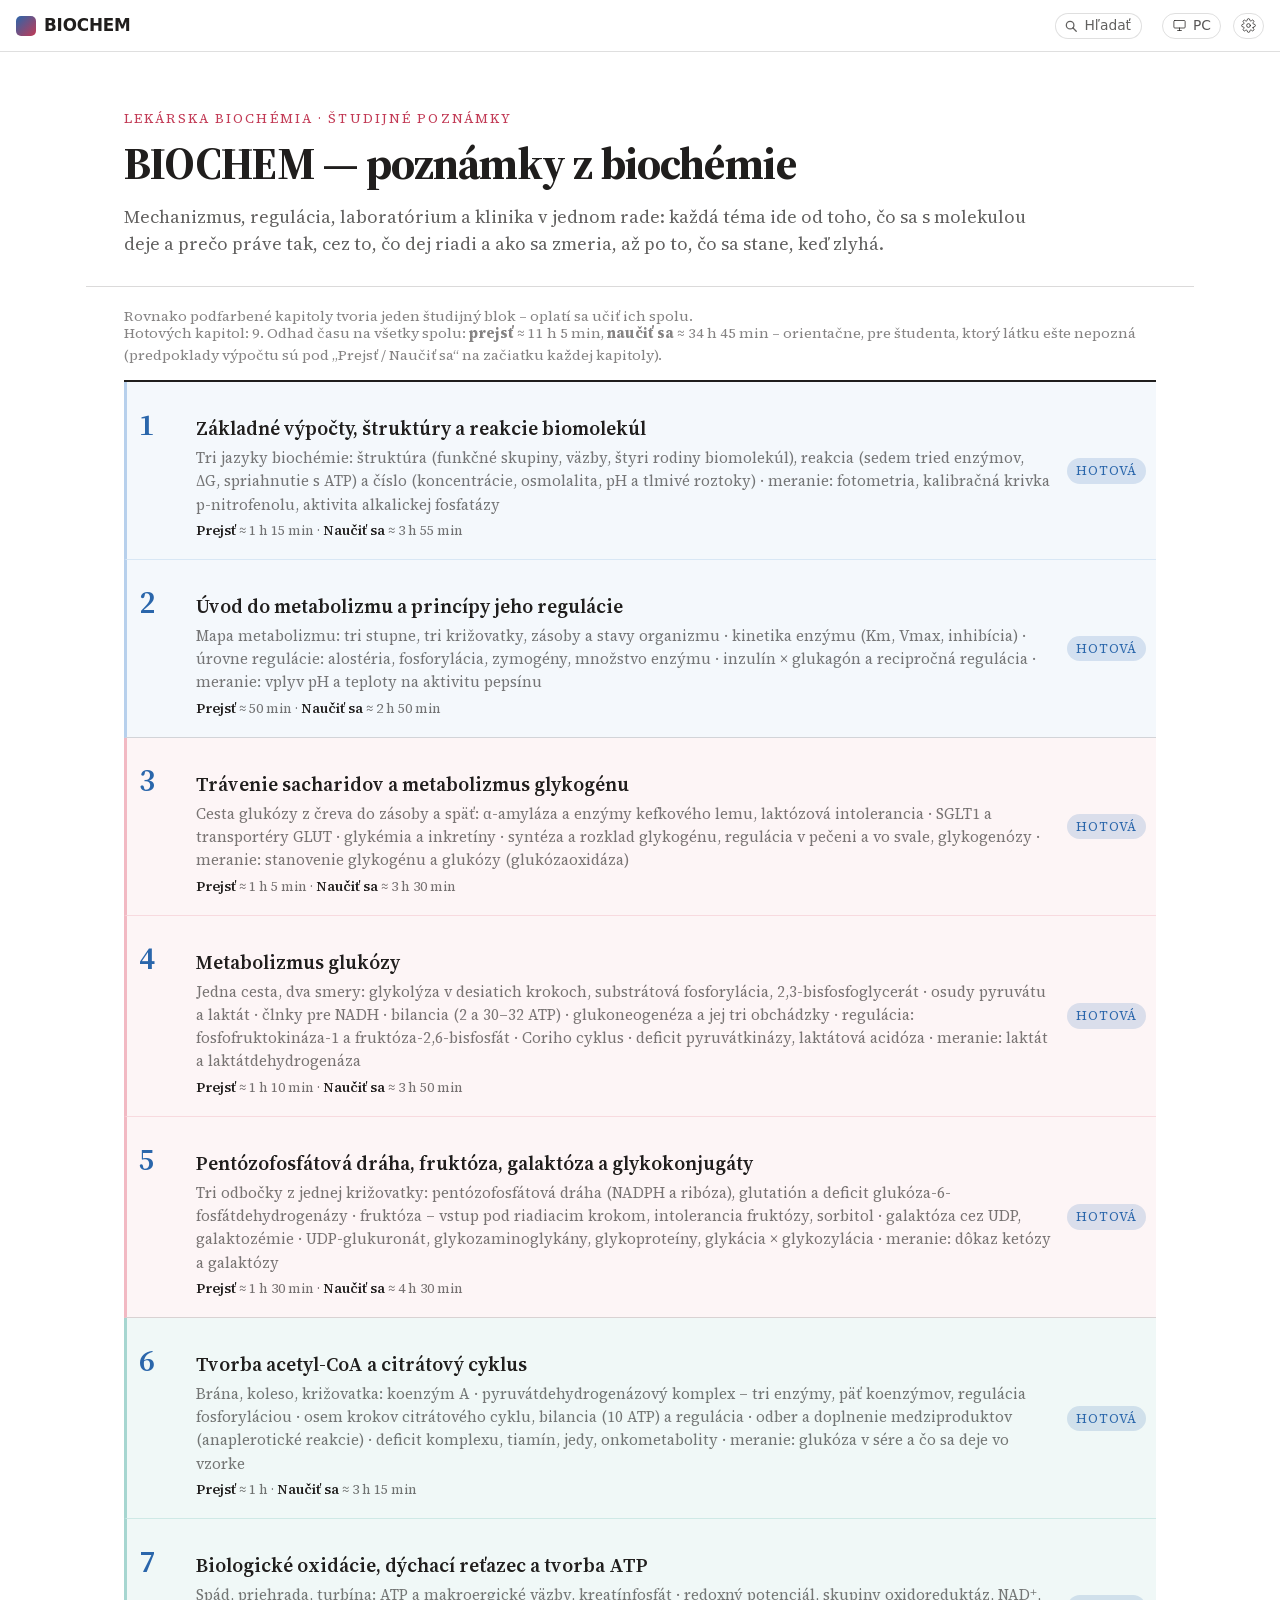
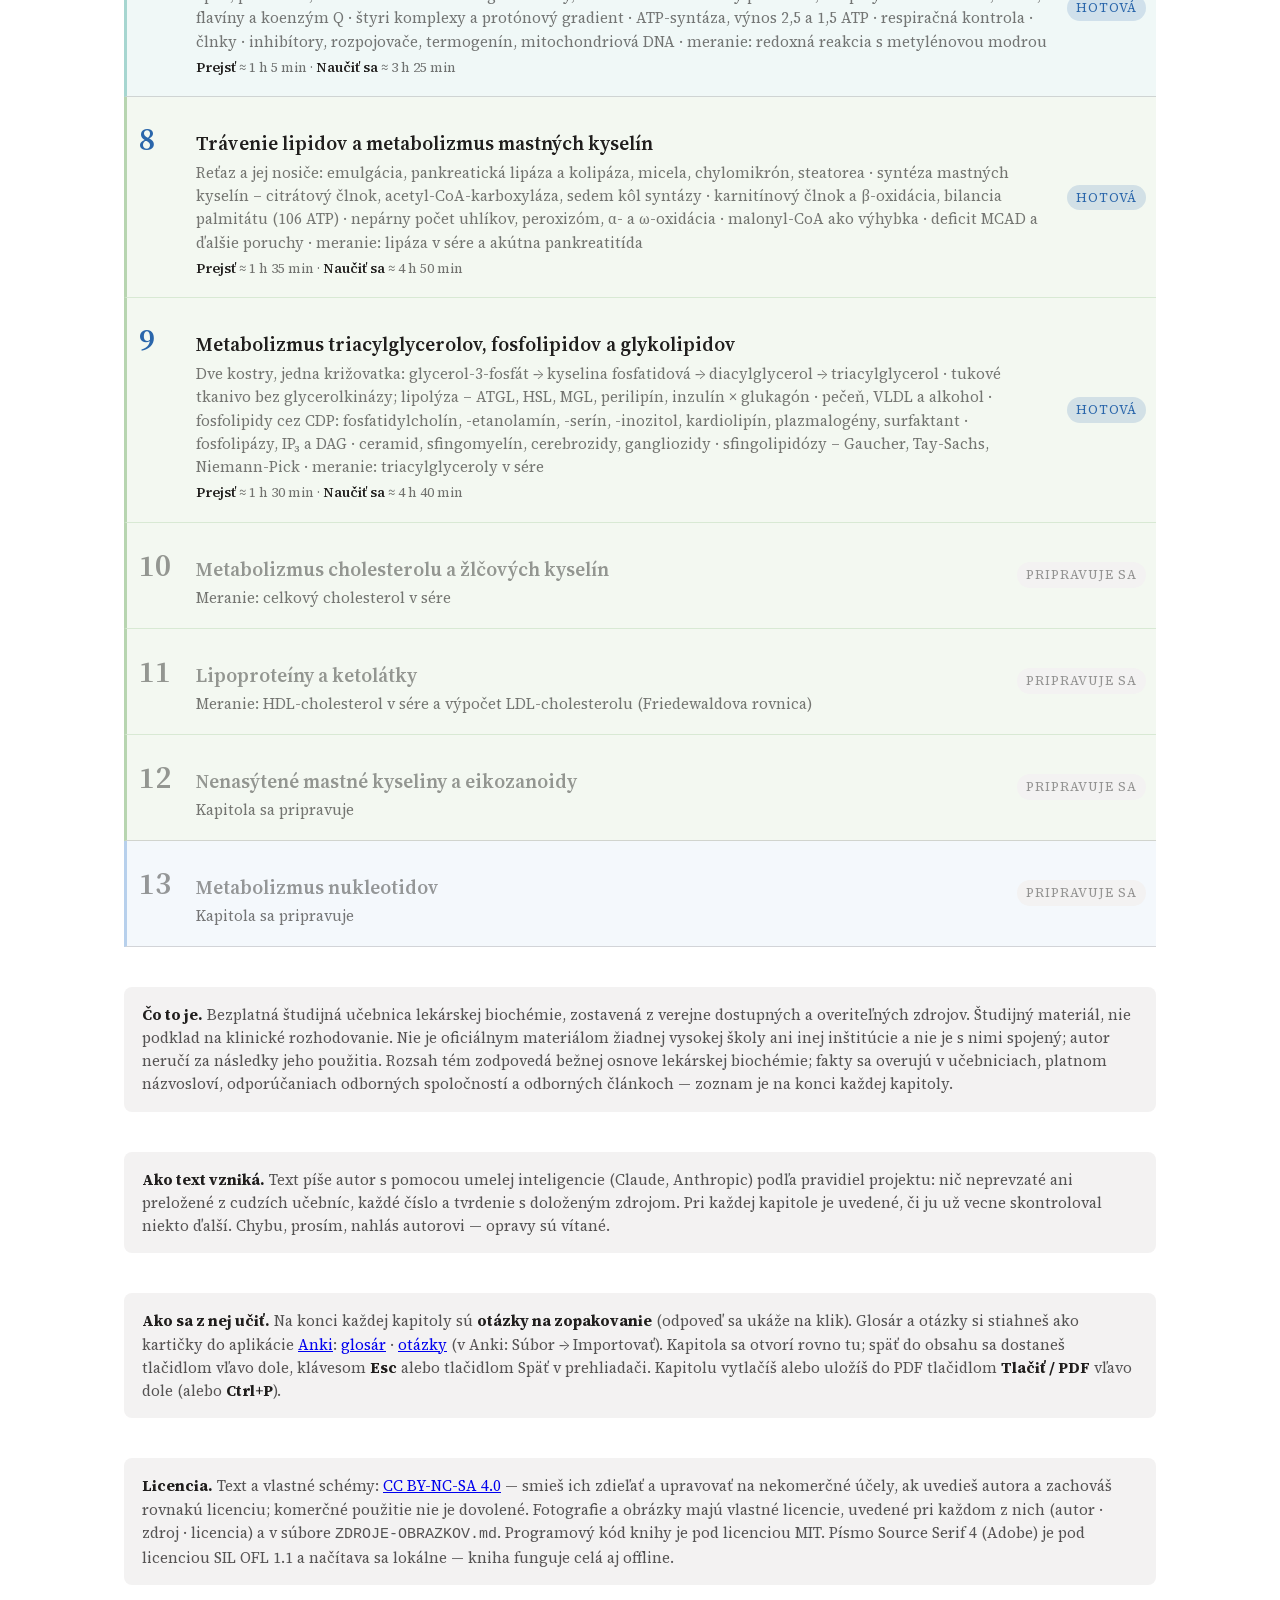
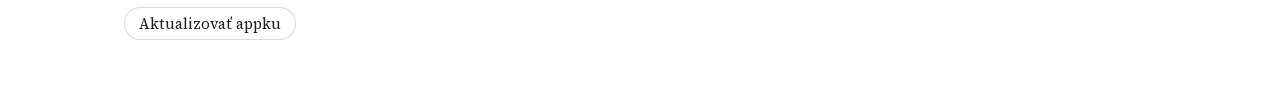
==== commit 0f26a9c2: "Kniha - stav 2026-10-30 17:33" ====
--- a/index.html
+++ b/index.html
@@ -189,7 +189,7 @@
     </div>
 
     <p class="toc-note">Rovnako podfarbené kapitoly tvoria jeden študijný blok – oplatí sa učiť ich spolu.</p>
-    <p class="toc-note cas-sum">Hotových kapitol: 8. Odhad času na všetky spolu: <b>prejsť</b> ≈ 9 h 25 min, <b>naučiť sa</b> ≈ 29 h 45 min – orientačne, pre študenta, ktorý látku ešte nepozná (predpoklady výpočtu sú pod „Prejsť / Naučiť sa“ na začiatku každej kapitoly).</p>
+    <p class="toc-note cas-sum">Hotových kapitol: 9. Odhad času na všetky spolu: <b>prejsť</b> ≈ 11 h 5 min, <b>naučiť sa</b> ≈ 34 h 45 min – orientačne, pre študenta, ktorý látku ešte nepozná (predpoklady výpočtu sú pod „Prejsť / Naučiť sa“ na začiatku každej kapitoly).</p>
     <ul class="toc-list">
       <li class="blok-a blok-spolu">
         <a href="chapters/01_zaklady_biomolekuly.html">
@@ -274,12 +274,22 @@
           <span class="meta">
             <span class="t">Trávenie lipidov a metabolizmus mastných kyselín</span>
             <span class="s">Reťaz a jej nosiče: emulgácia, pankreatická lipáza a kolipáza, micela, chylomikrón, steatorea · syntéza mastných kyselín – citrátový člnok, acetyl-CoA-karboxyláza, sedem kôl syntázy · karnitínový člnok a β-oxidácia, bilancia palmitátu (106 ATP) · nepárny počet uhlíkov, peroxizóm, α- a ω-oxidácia · malonyl-CoA ako výhybka · deficit MCAD a ďalšie poruchy · meranie: lipáza v sére a akútna pankreatitída</span>
-            <span class="cas-l"><b>Prejsť</b> ≈ 1 h 30 min · <b>Naučiť sa</b> ≈ 4 h 30 min</span>
-          </span>
-          <span class="status done">Hotová</span>
-        </a>
-      </li>
-      <li class="disabled blok-d blok-spolu"><a><span class="num">9</span><span class="meta"><span class="t">Metabolizmus triacylglycerolov, fosfolipidov a glykolipidov</span> <span class="s">Regulácia · meranie: triacylglyceroly v sére</span></span><span class="status todo">Pripravuje sa</span></a></li>
+            <span class="cas-l"><b>Prejsť</b> ≈ 1 h 35 min · <b>Naučiť sa</b> ≈ 4 h 50 min</span>
+          </span>
+          <span class="status done">Hotová</span>
+        </a>
+      </li>
+      <li class="blok-d blok-spolu">
+        <a href="chapters/09_tag_fosfolipidy_glykolipidy.html">
+          <span class="num">9</span>
+          <span class="meta">
+            <span class="t">Metabolizmus triacylglycerolov, fosfolipidov a glykolipidov</span>
+            <span class="s">Dve kostry, jedna križovatka: glycerol-3-fosfát → kyselina fosfatidová → diacylglycerol → triacylglycerol · tukové tkanivo bez glycerolkinázy; lipolýza – ATGL, HSL, MGL, perilipín, inzulín × glukagón · pečeň, VLDL a alkohol · fosfolipidy cez CDP: fosfatidylcholín, -etanolamín, -serín, -inozitol, kardiolipín, plazmalogény, surfaktant · fosfolipázy, IP₃ a DAG · ceramid, sfingomyelín, cerebrozidy, gangliozidy · sfingolipidózy – Gaucher, Tay-Sachs, Niemann-Pick · meranie: triacylglyceroly v sére</span>
+            <span class="cas-l"><b>Prejsť</b> ≈ 1 h 30 min · <b>Naučiť sa</b> ≈ 4 h 40 min</span>
+          </span>
+          <span class="status done">Hotová</span>
+        </a>
+      </li>
       <li class="disabled blok-d blok-spolu"><a><span class="num">10</span><span class="meta"><span class="t">Metabolizmus cholesterolu a žlčových kyselín</span> <span class="s">Meranie: celkový cholesterol v sére</span></span><span class="status todo">Pripravuje sa</span></a></li>
       <li class="disabled blok-d blok-spolu"><a><span class="num">11</span><span class="meta"><span class="t">Lipoproteíny a ketolátky</span> <span class="s">Meranie: HDL-cholesterol v sére a výpočet LDL-cholesterolu (Friedewaldova rovnica)</span></span><span class="status todo">Pripravuje sa</span></a></li>
       <li class="disabled blok-d"><a><span class="num">12</span><span class="meta"><span class="t">Nenasýtené mastné kyseliny a eikozanoidy</span> <span class="s">Kapitola sa pripravuje</span></span><span class="status todo">Pripravuje sa</span></a></li>
--- a/assets/styles/site.css
+++ b/assets/styles/site.css
@@ -284,3 +284,34 @@
     font-size:calc(8.5px*var(--z,1));color:#555;word-break:break-all;
   }
 }
+
+/* ── vyhľadávanie v hornej lište (site.js: setupSearch) ── */
+.pf-search-btn{display:inline-flex;align-items:center;gap:6px;flex:none;height:26px;padding:0 10px 0 8px;margin-right:8px;
+  border-radius:13px;border:1px solid var(--site-border,rgba(32,30,29,.14));background:#fff;
+  color:color-mix(in srgb,var(--site-text,#201e1d) 70%,transparent);font:inherit;font-size:calc(11.5px*var(--z,1));line-height:1;cursor:pointer}
+.pf-search-btn:hover,.pf-search-btn[aria-expanded="true"]{background:var(--site-bg,#f3f2f2);color:var(--site-text,#201e1d)}
+.pf-search-btn svg,.pf-search-in svg{width:14px;height:14px;flex:none;fill:none;stroke:currentColor;stroke-width:2.2;stroke-linecap:round}
+@media (max-width:600px){.pf-search-btn .lbl{display:none}.pf-search-btn{padding:0 7px;margin-right:6px}}
+.pf-search{position:fixed;z-index:120;top:calc(var(--site-header-h) + 6px);right:max(10px,calc(50vw - 380px));
+  width:min(calc(620px*var(--z,1)),calc(100vw - 20px));max-height:calc(100vh - var(--site-header-h) - 24px);
+  display:none;flex-direction:column;background:#fff;border:1px solid var(--site-border,rgba(32,30,29,.14));border-radius:12px;
+  box-shadow:0 18px 48px rgba(0,0,0,.22);font-family:var(--site-font,system-ui,sans-serif);overflow:hidden}
+.pf-search.on{display:flex;animation:pf-search-in .16s ease-out}
+@keyframes pf-search-in{from{opacity:0;transform:translateY(-6px)}to{opacity:1;transform:none}}
+.pf-search-in{display:flex;align-items:center;gap:8px;padding:10px 12px;border-bottom:1px solid var(--site-border,rgba(32,30,29,.12));color:var(--site-muted,#6b6764)}
+.pf-search-in input{flex:1;min-width:0;border:0;outline:0;font:inherit;font-size:calc(15px*var(--z,1));color:var(--site-text,#201e1d);background:none}
+.pf-search-in kbd{font:inherit;font-size:calc(10.5px*var(--z,1));padding:2px 6px;border:1px solid var(--site-border,rgba(32,30,29,.18));border-radius:5px}
+.pf-search-res{list-style:none;margin:0;padding:4px 0;overflow-y:auto}
+.pf-search-res li{padding:7px 14px;cursor:pointer;font-size:calc(12.5px*var(--z,1));line-height:1.4}
+.pf-search-res li.sel,.pf-search-res li[data-k]:hover{background:color-mix(in srgb,var(--site-accent,#0088b0) 9%,#fff)}
+.pf-search-res li.grp{cursor:default;padding:8px 14px 3px;font-size:calc(10.5px*var(--z,1));letter-spacing:.08em;text-transform:uppercase;color:var(--site-muted,#6b6764)}
+.pf-search-res li.grp.sep{margin-top:6px;border-top:1px solid var(--site-border,rgba(32,30,29,.12));padding-top:10px}
+.pf-search-res li.msg{cursor:default;color:var(--site-muted,#6b6764)}
+.pf-search-res .ch{display:block;font-size:calc(10.5px*var(--z,1));color:var(--site-muted,#6b6764)}
+.pf-search-res .t{display:block;font-weight:650;color:var(--site-text,#201e1d)}
+.pf-search-res .x{display:block;color:color-mix(in srgb,var(--site-text,#201e1d) 75%,transparent)}
+.pf-search-res li.gl .ch{color:var(--site-accent,#0088b0);font-weight:650;letter-spacing:.04em}
+.pf-search-res mark{background:var(--pf-hl,#fff36b);color:inherit;border-radius:2px;padding:0 1px}
+mark.pf-found{background:var(--pf-hl,#fff36b);color:inherit;border-radius:2px;box-shadow:0 0 0 2px var(--pf-hl,#fff36b);transition:background 1s,box-shadow 1s}
+mark.pf-found.off{background:transparent;box-shadow:0 0 0 2px transparent}
+@media print{.pf-search,.pf-search-btn{display:none!important}}
